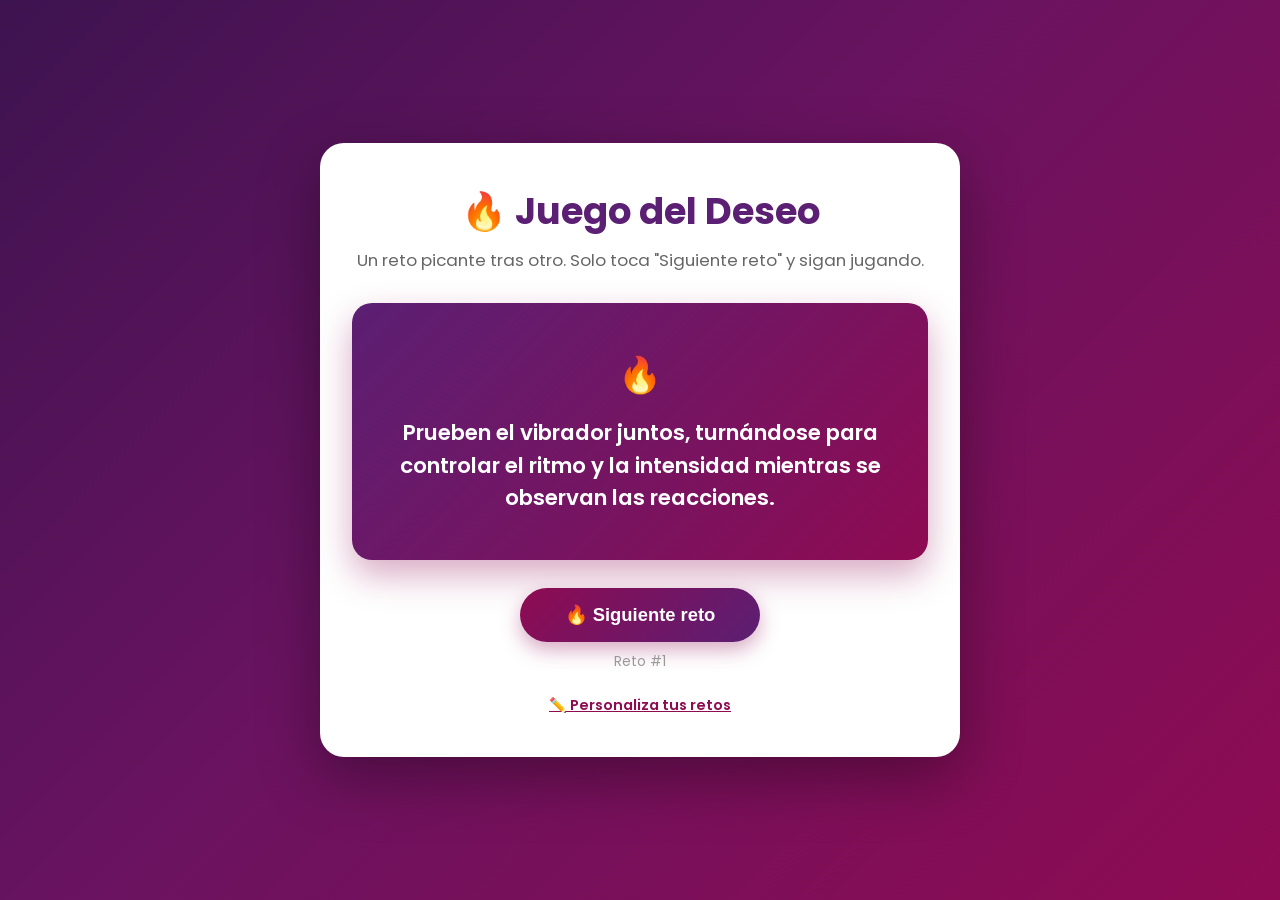
==== juego.html @ dc35a601 "Agregar boton de WhatsApp para pedirle a Carolina" ====
<!DOCTYPE html>
<html lang="es">
<head>
  <meta charset="UTF-8" />
  <meta name="viewport" content="width=device-width, initial-scale=1.0" />
  <title>Juego del Deseo - Oh Yes</title>
  <meta name="description" content="Juego erótico continuo para parejas. Un reto picante tras otro, sin pausas." />
  <link rel="preconnect" href="https://fonts.googleapis.com" />
  <link rel="preconnect" href="https://fonts.gstatic.com" crossorigin />
  <link href="https://fonts.googleapis.com/css2?family=Poppins:wght@400;600;700;800&display=swap" rel="stylesheet" />
  <style>
    * {
      margin: 0;
      padding: 0;
      box-sizing: border-box;
    }

    :root {
      --purple: #5b1f73;
      --wine: #8e0b52;
      --ink: #1a1a1a;
      --muted: #666;
    }

    body {
      font-family: 'Poppins', sans-serif;
      background: linear-gradient(135deg, #3d1350 0%, #6a1360 45%, #8e0b52 100%);
      min-height: 100vh;
      padding: 20px;
      color: var(--ink);
      display: flex;
      align-items: center;
      justify-content: center;
    }

    .container {
      width: 100%;
      max-width: 640px;
      background: white;
      border-radius: 24px;
      padding: 40px 32px;
      box-shadow: 0 20px 60px rgba(0, 0, 0, 0.35);
    }

    header {
      text-align: center;
      margin-bottom: 30px;
    }

    h1 {
      font-size: 2.3em;
      color: var(--purple);
      margin-bottom: 8px;
    }

    .tagline {
      font-size: 1.05em;
      color: var(--muted);
    }

    .challenge-card {
      background: linear-gradient(135deg, var(--purple) 0%, var(--wine) 100%);
      color: white;
      border-radius: 20px;
      padding: 45px 30px;
      min-height: 200px;
      display: flex;
      flex-direction: column;
      align-items: center;
      justify-content: center;
      text-align: center;
      box-shadow: 0 15px 35px rgba(142, 11, 82, 0.35);
      animation: fadeIn 0.4s ease;
    }

    .challenge-card.fade {
      animation: fadeIn 0.4s ease;
    }

    @keyframes fadeIn {
      from { opacity: 0; transform: translateY(8px); }
      to { opacity: 1; transform: translateY(0); }
    }

    .challenge-icon {
      font-size: 2.2em;
      margin-bottom: 16px;
    }

    #challengeText {
      font-size: 1.35em;
      font-weight: 600;
      line-height: 1.5;
    }

    .actions {
      display: flex;
      justify-content: center;
      margin: 28px 0 10px;
    }

    .next-btn {
      background: linear-gradient(135deg, var(--wine) 0%, var(--purple) 100%);
      color: white;
      border: none;
      padding: 16px 45px;
      font-size: 1.15em;
      border-radius: 30px;
      cursor: pointer;
      font-weight: 700;
      transition: all 0.25s;
      box-shadow: 0 8px 20px rgba(142, 11, 82, 0.35);
    }

    .next-btn:hover {
      transform: scale(1.05);
      box-shadow: 0 12px 28px rgba(142, 11, 82, 0.45);
    }

    .next-btn:active {
      transform: scale(0.97);
    }

    .counter {
      text-align: center;
      color: #999;
      font-size: 0.85em;
      margin-top: 4px;
    }

    .product-recommendation {
      background: linear-gradient(135deg, #faf3fa 0%, #f3e3ee 100%);
      padding: 20px;
      border-radius: 15px;
      margin-top: 22px;
      border-left: 5px solid var(--wine);
      text-align: center;
      animation: fadeIn 0.4s ease;
    }

    .product-recommendation h4 {
      color: var(--wine);
      margin-bottom: 12px;
      font-size: 1.05em;
    }

    .discount-badge { display: inline-block; background: #2a8f4f; color: white; font-size: 0.8em; font-weight: 700; padding: 4px 10px; border-radius: 12px; white-space: nowrap; } .product-item {
      background: white;
      padding: 12px;
      border-radius: 10px;
      margin: 0 0 12px;
      font-weight: 600;
      color: var(--wine);
    }

    .add-cart-btn {
      background: var(--wine);
      color: white;
      border: none;
      padding: 10px 22px;
      border-radius: 20px;
      cursor: pointer;
      font-weight: 600;
      transition: all 0.3s;
    }

    .add-cart-btn:hover {
      background: var(--purple);
      transform: scale(1.05);
    }

    .catalog-line {
      margin-top: 10px;
    }

    .catalog-btn {
      background: none;
      color: var(--purple);
      border: 2px solid var(--purple);
      padding: 8px 18px;
      border-radius: 20px;
      cursor: pointer;
      font-weight: 600;
      font-family: inherit;
      font-size: 0.9em;
      transition: all 0.3s;
    }

    .catalog-btn:hover {
      background: var(--purple);
      color: white;
    }

    .whatsapp-btn { background: #25D366; color: white; border: none; padding: 8px 18px; border-radius: 20px; cursor: pointer; font-weight: 600; font-family: inherit; font-size: 0.9em; transition: all 0.3s; margin-top: 8px; display: inline-block; } .whatsapp-btn:hover { background: #1ebe57; } .customize {
      text-align: center;
      margin-top: 20px;
    }

    .link-btn {
      background: none;
      border: none;
      color: var(--wine);
      font-weight: 600;
      cursor: pointer;
      font-size: 0.9em;
      text-decoration: underline;
      font-family: inherit;
    }

    .custom-panel {
      margin-top: 14px;
      background: #faf3fa;
      border-radius: 14px;
      padding: 20px;
      text-align: left;
    }

    .custom-hint {
      font-size: 0.85em;
      color: var(--muted);
      margin-bottom: 12px;
      line-height: 1.4;
    }

    .custom-input {
      width: 100%;
      padding: 10px 12px;
      margin-bottom: 8px;
      border: 2px solid #e6d3e0;
      border-radius: 10px;
      font-family: inherit;
      font-size: 0.95em;
      color: var(--ink);
    }

    .custom-input:focus {
      outline: none;
      border-color: var(--wine);
    }

    .save-btn {
      background: var(--purple);
      color: white;
      border: none;
      padding: 10px 24px;
      border-radius: 20px;
      cursor: pointer;
      font-weight: 600;
      font-family: inherit;
      transition: all 0.25s;
    }

    .save-btn:hover {
      background: var(--wine);
    }

    .save-msg {
      display: inline-block;
      color: #2a8f4f;
      font-size: 0.85em;
      margin-left: 10px;
      font-weight: 600;
    }

    @media (max-width: 480px) {
      .container {
        padding: 30px 20px;
      }

      h1 {
        font-size: 1.9em;
      }

      #challengeText {
        font-size: 1.2em;
      }
    }
  </style>
</head>
<body>
  <div class="container">
    <header>
      <h1>🔥 Juego del Deseo</h1>
      <p class="tagline">Un reto picante tras otro. Solo toca "Siguiente reto" y sigan jugando.</p>
    </header>

    <div class="challenge-card" id="challengeCard">
      <div class="challenge-icon">🔥</div>
      <p id="challengeText"></p>
    </div>

    <div class="actions">
      <button class="next-btn" id="nextBtn" onclick="nextChallenge()">🔥 Siguiente reto</button>
    </div>
    <p class="counter" id="counter"></p>

    <div id="productSuggestion" class="product-recommendation" style="display:none;"></div>

    <div class="customize">
      <button class="link-btn" id="toggleCustomBtn" onclick="toggleCustomPanel()">✏️ Personaliza tus retos</button>
      <div class="custom-panel" id="customPanel" style="display:none;">
        <p class="custom-hint">Agrega hasta 4 retos propios. Se guardan en este navegador y se mezclan con los demás la próxima vez que jueguen.</p>
        <input type="text" class="custom-input" id="custom1" maxlength="140" placeholder="Tu reto personalizado 1">
        <input type="text" class="custom-input" id="custom2" maxlength="140" placeholder="Tu reto personalizado 2">
        <input type="text" class="custom-input" id="custom3" maxlength="140" placeholder="Tu reto personalizado 3">
        <input type="text" class="custom-input" id="custom4" maxlength="140" placeholder="Tu reto personalizado 4">
        <button class="save-btn" onclick="saveCustomChallenges()">Guardar retos</button>
        <span class="save-msg" id="saveMsg"></span>
      </div>
    </div>
  </div>

  <script>
    const CATALOG_URL = 'https://www.multiproductos.pro/catalogo';
    const CUSTOM_KEY = 'juegoDeseoCustomRetos';

    const productLinks = {
      'primera-vez': { name: 'Primera Vez', url: CATALOG_URL },
      'noche-pareja': { name: 'Noche en Pareja', url: CATALOG_URL },
      'placer-femenino': { name: 'Placer Femenino', url: CATALOG_URL },
      'placer-masculino': { name: 'Placer Masculino', url: CATALOG_URL },
      'exploracion-anal': { name: 'Exploración Anal', url: CATALOG_URL },
      'juguete-app': { name: 'Juguete con App', url: CATALOG_URL },
      'masaje': { name: 'Masaje', url: CATALOG_URL },
      'fantasia': { name: 'Fantasía', url: CATALOG_URL },
      'bondage-inicial': { name: 'Bondage Inicial', url: CATALOG_URL }
    };

    const challenges = [
      { challenge: "Preparen juntos un ambiente romántico: velas, música suave y luces bajas. Luego, denle a su pareja un striptease lento y sensual siguiendo el ritmo de su canción favorita, prenda por prenda.", product: 'noche-pareja' },
      { challenge: "Bailen muy pegados durante 3 minutos completos, sin hablar, solo mirándose a los ojos y dejando que el cuerpo hable por ustedes.", product: 'noche-pareja' },
      { challenge: "Denle a su pareja un beso de 60 segundos sin usar las manos, tomándose el tiempo de explorar cada sensación antes de continuar.", product: 'noche-pareja' },
      { challenge: "Escriban en una hoja tres cosas que les gustaría que su pareja hiciera esta noche. Intercámbienlas y cumplan al menos una, sin explicar por qué la eligieron.", product: 'noche-pareja' },
      { challenge: "Recreen su primera cita: vístanse como esa noche, hablen como si se conocieran por primera vez y dejen que la seducción vuelva a suceder.", product: 'noche-pareja' },
      { challenge: "Túrnense para susurrarse al oído, uno a la vez, lo que más disfrutaron la última vez que estuvieron juntos.", product: 'noche-pareja' },
      { challenge: "Preparen una lista de reproducción de 5 canciones sensuales y bailen una por una, cada vez acercándose un poco más.", product: 'noche-pareja' },
      { challenge: "Denle a su pareja un beso en cada parte del cuerpo que ella o él señale, empezando por donde menos se lo espera.", product: 'noche-pareja' },
      { challenge: "Apaguen las luces, enciendan solo velas, y pasen los próximos 10 minutos explorándose solo con el tacto, sin hablar.", product: 'noche-pareja' },
      { challenge: "Túrnense para hacer un striptease prenda por prenda mientras el otro elige la música.", product: 'noche-pareja' },
      { challenge: "Terminen la noche susurrándose al oído una promesa concreta para la próxima vez que estén juntos.", product: 'noche-pareja' },
      { challenge: "Jueguen a las citas rápidas: cada uno tiene 2 minutos para convencer al otro de ser su pareja esta noche, usando solo palabras seductoras.", product: 'noche-pareja' },
      { challenge: "Denle a su pareja una nota escrita a mano describiendo, con detalle, lo que planean hacerle después.", product: 'noche-pareja' },
      { challenge: "Preparen una cena a la luz de las velas y, entre plato y plato, intercambien una caricia lenta en el cuello o los hombros.", product: 'noche-pareja' },
      { challenge: "Creen su propia escena de película romántica: elijan un género (drama, comedia, suspenso) y actúenla como pareja durante 5 minutos antes de que las cosas se pongan más íntimas.", product: 'noche-pareja' },
      { challenge: "Denle a su pareja un masaje corporal completo con aceite tibio, empezando por la espalda y bajando lentamente hasta los pies, sin prisa.", product: 'masaje' },
      { challenge: "Masajeen a su pareja con lubricante íntimo aromático, prestando especial atención al cuello y los hombros mientras le susurran al oído.", product: 'masaje' },
      { challenge: "Prueben el lubricante frío-calor: apliquen unas gotas y describan en voz alta, con detalle, cada sensación que sienten.", product: 'masaje' },
      { challenge: "Intercambien un masaje de pies de 5 minutos cada uno mientras se cuentan en voz baja una fantasía que nunca han compartido.", product: 'masaje' },
      { challenge: "Véndenle los ojos a su pareja y sorpréndanla con caricias por todo el cuerpo usando solo las yemas de los dedos.", product: 'masaje' },
      { challenge: "Jueguen con hielo y una vela de masaje tibia, alternando temperaturas frías y calientes sobre la piel para sentir el contraste.", product: 'masaje' },
      { challenge: "Recorran el cuerpo de su pareja solo con besos, empezando por el cuello y bajando muy despacio, prenda por prenda.", product: 'masaje' },
      { challenge: "Denle a su pareja un masaje solo en la espalda y el cuello con aceite tibio durante al menos 10 minutos, en silencio.", product: 'masaje' },
      { challenge: "Prueben un lubricante especial y comparen, en voz alta, la diferencia que sienten frente al que usan normalmente.", product: 'masaje' },
      { challenge: "Con los ojos cerrados, adivinen qué objeto (pluma, hielo, tela, dedo) está tocando su pareja en cada momento.", product: 'masaje' },
      { challenge: "Acaricien a su pareja con una pluma o tela suave por todo el cuerpo, muy despacio, deteniéndose en las zonas donde note más reacción.", product: 'masaje' },
      { challenge: "Denle a su pareja un masaje con hielo, muy despacio, en zonas sensibles como el cuello, la espalda baja o el interior de los brazos.", product: 'masaje' },
      { challenge: "Compartan una ducha o baño caliente juntos y terminen la noche con un masaje relajante de cuerpo completo.", product: 'masaje' },
      { challenge: "Denle a su pareja un masaje de manos, muy lento, mirándose a los ojos durante todo el proceso, sin desviar la mirada.", product: 'masaje' },
      { challenge: "Practiquen un masaje a ciegas: uno se venda los ojos y debe adivinar, solo por el tacto, qué parte del cuerpo está tocando.", product: 'masaje' },
      { challenge: "Enciendan una vela de masaje aromática y dejen que la cera tibia (no caliente) caiga suavemente sobre la piel antes de esparcirla con las manos.", product: 'masaje' },
      { challenge: "Denle a su pareja un masaje completo usando solo los antebrazos y los codos, alternando presión suave y firme.", product: 'masaje' },
      { challenge: "Prueben una sesión de masaje sincronizado: ambos se masajean al mismo tiempo, cara a cara, sin dejar de mirarse.", product: 'masaje' },
      { challenge: "Masajeen el cuero cabelludo de su pareja durante 5 minutos completos, muy despacio, antes de pasar al cuello y los hombros.", product: 'masaje' },
      { challenge: "Túrnense para dar un masaje 'a ciegas guiado': quien recibe dirige con palabras exactamente dónde y cómo quiere que lo toquen.", product: 'masaje' },
      { challenge: "Prueben el vibrador juntos, turnándose para controlar el ritmo y la intensidad mientras se observan las reacciones.", product: 'placer-femenino' },
      { challenge: "Uno elige la posición, el otro controla el ritmo del vibrador durante al menos 5 minutos, sin apresurarse.", product: 'placer-femenino' },
      { challenge: "Prueben el vibrador juntos mientras se besan sin parar, sin dejar que ninguno de los dos se distraiga.", product: 'placer-femenino' },
      { challenge: "Exploren juntos los distintos niveles de intensidad del vibrador, deteniéndose en el que más disfrute su pareja durante varios minutos.", product: 'placer-femenino' },
      { challenge: "Uno guía verbalmente al otro sobre dónde y cómo usar el vibrador, sin tocarlo directamente, solo con palabras.", product: 'placer-femenino' },
      { challenge: "Prueben el vibrador con los ojos cerrados, dejando que la sorpresa del ritmo cambiante sea parte del juego.", product: 'placer-femenino' },
      { challenge: "Combinen el vibrador con un masaje lento en la espalda y el cuello, alternando entre ambos estímulos.", product: 'placer-femenino' },
      { challenge: "Jueguen a las adivinanzas: cambien el ritmo del vibrador cada 20 segundos y que la pareja adivine cuándo cambiará el siguiente patrón.", product: 'placer-femenino' },
      { challenge: "Prueben el vibrador en un momento y lugar poco habitual de la casa, manteniendo el silencio como parte del reto.", product: 'placer-femenino' },
      { challenge: "Terminen la sesión con el vibrador y sigan con una caricia lenta de agradecimiento, sin prisa por terminar la noche.", product: 'placer-femenino' },
      { challenge: "Usen el anillo vibrador para intensificar el momento en pareja, cambiando el ritmo cada 30 segundos.", product: 'placer-masculino' },
      { challenge: "Practiquen el retardante: apliquen y tómense su tiempo, enfocándose en el control y la respiración conjunta.", product: 'placer-masculino' },
      { challenge: "Combinen el anillo vibrador con un masaje lento en la espalda baja y los muslos.", product: 'placer-masculino' },
      { challenge: "Uno controla completamente el ritmo con el anillo vibrador durante 5 minutos mientras el otro solo se deja llevar.", product: 'placer-masculino' },
      { challenge: "Prueben el retardante en una sesión larga y tranquila, centrada en la respiración y el contacto visual constante.", product: 'placer-masculino' },
      { challenge: "Jueguen con el anillo vibrador en distintas posiciones, notando en cuál se siente más intenso.", product: 'placer-masculino' },
      { challenge: "Combinen el anillo vibrador con besos lentos en el cuello y los hombros, sin apresurar ningún paso.", product: 'placer-masculino' },
      { challenge: "Prueben el retardante mientras se susurran al oído lo que más disfrutan del otro.", product: 'placer-masculino' },
      { challenge: "Denle a su pareja el control total del anillo vibrador durante toda la sesión, sin dar instrucciones.", product: 'placer-masculino' },
      { challenge: "Terminen la sesión con el anillo vibrador y un masaje de agradecimiento en todo el cuerpo.", product: 'placer-masculino' },
      { challenge: "Exploren con lubricante anal especial, comunicándose en todo momento sobre lo que se siente bien y lo que no.", product: 'exploracion-anal' },
      { challenge: "Exploren juntos esta zona con mucha calma, empezando muy despacio y hablando constantemente durante todo el proceso.", product: 'exploracion-anal' },
      { challenge: "Denle a su pareja un masaje relajante previo de 10 minutos antes de comenzar la exploración anal, para generar confianza.", product: 'exploracion-anal' },
      { challenge: "Practiquen la exploración anal con mucha paciencia, deteniéndose cada vez que uno de los dos lo pida.", product: 'exploracion-anal' },
      { challenge: "Prueben distintos tipos de lubricante anal y comparen en voz alta cuál se siente mejor para ambos.", product: 'exploracion-anal' },
      { challenge: "Exploren juntos con respiración profunda y consciente, sincronizando el ritmo de la respiración con cada movimiento.", product: 'exploracion-anal' },
      { challenge: "Establezcan una palabra de seguridad antes de empezar la exploración anal, y practiquen usarla al menos una vez durante la sesión.", product: 'exploracion-anal' },
      { challenge: "Terminen la exploración anal con un masaje relajante de cuerpo completo, para cerrar la experiencia con calma.", product: 'exploracion-anal' },
      { challenge: "Uno de los dos controla el juguete con app mientras el otro se deja sorprender sin saber cuándo llegará el próximo estímulo.", product: 'juguete-app' },
      { challenge: "Prueben el vibrador con control remoto en un rincón poco habitual de la casa, manteniendo la discreción como parte del juego.", product: 'juguete-app' },
      { challenge: "Uno dirige al otro a distancia usando el juguete con control por app, dando instrucciones solo con la mirada.", product: 'juguete-app' },
      { challenge: "Salgan a caminar juntos mientras uno controla el juguete con la app desde el celular, sin que nadie más lo note.", product: 'juguete-app' },
      { challenge: "Jueguen a las sorpresas: activen el juguete con app en momentos aleatorios durante toda una tarde juntos.", product: 'juguete-app' },
      { challenge: "Denle a su pareja el control total de la app durante 10 minutos, sin preguntar qué va a hacer a continuación.", product: 'juguete-app' },
      { challenge: "Prueben distintos patrones de vibración de la app y elijan juntos cuál les gusta más para la próxima vez.", product: 'juguete-app' },
      { challenge: "Usen el juguete con app mientras ven una película, sin pausarla, dejando que la sorpresa sea parte de la noche.", product: 'juguete-app' },
      { challenge: "Uno controla el juguete desde otra habitación por unos minutos, comunicándose solo por mensajes de texto.", product: 'juguete-app' },
      { challenge: "Terminen la sesión con la app apagando el juguete lentamente, mientras se abrazan en silencio.", product: 'juguete-app' },
      { challenge: "Inventen juntos una fantasía nueva y actúenla durante 5 minutos completos, metiéndose de lleno en los personajes.", product: 'fantasia' },
      { challenge: "Escriban tres fantasías cada uno en papelitos separados, mézclenlos y cumplan una al azar esta misma noche.", product: 'fantasia' },
      { challenge: "Cuéntense en voz alta, con todo detalle, lo que más les gustaría que pasara esta noche, sin interrumpirse.", product: 'fantasia' },
      { challenge: "Elijan una fantasía de rol (desconocidos en un bar, jefe y empleado, etc.) y actúenla durante al menos 5 minutos antes de romper el personaje.", product: 'fantasia' },
      { challenge: "Cuéntense su fantasía más atrevida y elijan juntos una parte concreta para cumplir hoy mismo.", product: 'fantasia' },
      { challenge: "Jueguen a las órdenes: uno da instrucciones claras, el otro obedece durante 3 minutos sin cuestionar nada.", product: 'fantasia' },
      { challenge: "Inventen un personaje secreto cada uno y preséntense como si se conocieran por primera vez en una fiesta.", product: 'fantasia' },
      { challenge: "Escriban una escena corta de una película que les gustaría protagonizar juntos y actúenla, aunque sea de forma improvisada.", product: 'fantasia' },
      { challenge: "Jueguen a interpretar una cita a ciegas: cada uno debe seducir al otro sin usar su nombre real durante 5 minutos.", product: 'fantasia' },
      { challenge: "Cuéntense, turnándose, un recuerdo íntimo que los marcó y qué les gustaría repetir de esa experiencia.", product: 'fantasia' },
      { challenge: "Elijan un lugar imaginario (una playa, un hotel de lujo, una cabaña) y describan juntos, en voz alta, cómo sería esa noche.", product: 'fantasia' },
      { challenge: "Jueguen a ser dos extraños que se conocen en un ascensor y tienen solo 3 minutos para conectar antes de que se abran las puertas.", product: 'fantasia' },
      { challenge: "Escriban una carta de amor apasionada dirigida a su pareja y léanla en voz alta, mirándose a los ojos.", product: 'fantasia' },
      { challenge: "Inventen una regla nueva para esta noche (por ejemplo, no hablar, o solo comunicarse con gestos) y cúmplanla durante 10 minutos.", product: 'fantasia' },
      { challenge: "Cuéntense mutuamente qué fantasía les gustaría cumplir en los próximos meses y elijan juntos los primeros pasos para lograrlo.", product: 'fantasia' },
      { challenge: "Practiquen bondage suave con pañuelos de seda, atando las muñecas con cuidado y siempre pidiendo consentimiento antes de cada paso.", product: 'bondage-inicial' },
      { challenge: "Átenle las manos a su pareja con un pañuelo y consiéntanla sin prisa, dedicando al menos 5 minutos solo a las caricias.", product: 'bondage-inicial' },
      { challenge: "Establezcan una palabra de seguridad antes de comenzar y practíquenla una vez para asegurarse de que ambos la recuerdan.", product: 'bondage-inicial' },
      { challenge: "Practiquen bondage suave con pañuelos, alternando quién tiene el control cada 5 minutos.", product: 'bondage-inicial' },
      { challenge: "Véndenle los ojos a su pareja y átenle las manos con cuidado, guiando cada movimiento solo con la voz.", product: 'bondage-inicial' },
      { challenge: "Practiquen un bondage ligero solo en un brazo, dejando el resto del cuerpo libre para explorar distintas sensaciones.", product: 'bondage-inicial' },
      { challenge: "Denle a su pareja el control total de cuándo empezar y terminar el bondage de la sesión.", product: 'bondage-inicial' },
      { challenge: "Terminen la sesión de bondage desatando muy despacio, con un masaje relajante en las muñecas y los brazos.", product: 'bondage-inicial' },
      { challenge: "Prueben juntos algo nuevo para los dos, paso a paso y sin prisa, hablando después de cada nuevo paso sobre cómo se sintió.", product: 'primera-vez' },
      { challenge: "Anímense a probar algo que nunca hayan hecho juntos, dedicando toda la sesión a explorarlo con calma.", product: 'primera-vez' },
      { challenge: "Estrenen juntos algo nuevo, sin instrucciones previas, y descubran cómo disfrutarlo a su manera, comunicándose todo el tiempo.", product: 'primera-vez' },
      { challenge: "Cierren la noche de su primera vez juntos contándose qué fue lo que más les gustó y qué repetirían la próxima vez.", product: 'primera-vez' }
    ];

    let playCount = 0;
    let currentIndex = null;
    let bag = []; let customChallenges = []; const RANDOM_DISCOUNTS = [5, 10, 15, 20]; const FREE_SHIPPING_AFTER = 80; const FREE_SHIPPING_MIN_ORDER = '$70.000'; function getPromoHTML() { if (playCount >= FREE_SHIPPING_AFTER) { return '<div class="discount-badge">🚚 ¡Envio GRATIS! <small>(Pedido minimo ' + FREE_SHIPPING_MIN_ORDER + ')</small></div>'; } const d = RANDOM_DISCOUNTS[Math.floor(Math.random() * RANDOM_DISCOUNTS.length)]; return '<div class="discount-badge">🎉 ' + d + '% de descuento</div>'; }

    function loadCustomChallenges() {
      try {
        const raw = localStorage.getItem(CUSTOM_KEY);
        customChallenges = raw ? JSON.parse(raw) : [];
      } catch (e) {
        customChallenges = [];
      }
      customChallenges.forEach((text, i) => {
        const input = document.getElementById('custom' + (i + 1));
        if (input) input.value = text;
      });
    }

    function saveCustomChallenges() {
      const values = [1, 2, 3, 4]
        .map(n => document.getElementById('custom' + n).value.trim())
        .filter(v => v.length > 0);

      customChallenges = values;
      try {
        localStorage.setItem(CUSTOM_KEY, JSON.stringify(values));
      } catch (e) {
        // almacenamiento no disponible en este navegador, se ignora
      }

      refillBag();

      const msg = document.getElementById('saveMsg');
      msg.textContent = '✓ Guardado';
      setTimeout(() => { msg.textContent = ''; }, 2500);
    }

    function toggleCustomPanel() {
      const panel = document.getElementById('customPanel');
      panel.style.display = panel.style.display === 'none' ? 'block' : 'none';
    }

    function getPool() {
      return challenges.concat(customChallenges.map(text => ({ challenge: text, product: null })));
    }

    function refillBag() {
      const pool = getPool();
      bag = pool.map((_, i) => i);
      // baraja el mazo
      for (let i = bag.length - 1; i > 0; i--) {
        const j = Math.floor(Math.random() * (i + 1));
        [bag[i], bag[j]] = [bag[j], bag[i]];
      }
    }

    function pickChallenge() {
      const pool = getPool();
      if (bag.length === 0) refillBag();
      let idx = bag.pop();
      if (idx === currentIndex && bag.length > 0) {
        const swapIdx = bag.pop();
        bag.push(idx);
        idx = swapIdx;
      }
      currentIndex = idx;
      return pool[idx];
    }

    function showChallenge(item) {
      const card = document.getElementById('challengeCard');
      card.classList.remove('fade');
      void card.offsetWidth;
      card.classList.add('fade');

      document.getElementById('challengeText').textContent = item.challenge;

      playCount++;
      document.getElementById('counter').textContent = `Reto #${playCount}`;

      const suggestionDiv = document.getElementById('productSuggestion');
      if (playCount % 5 === 0) {
        suggestionDiv.style.display = 'block';
        const product = item.product ? productLinks[item.product] : null;
        suggestionDiv.innerHTML = product
          ? `
          <h4>🎁 Sugerencia de producto (opcional)</h4>
          <div class="product-item">${product.name} ${getPromoHTML()}</div>
          <button class="add-cart-btn" onclick="window.open('${product.url}', '_blank')">Ver sugerencia</button><button class="whatsapp-btn" onclick="window.open('https://wa.me/573005208008?text=' + encodeURIComponent('Hola Carolina! Quiero mi descuento/envio gratis del Juego del Deseo'), '_blank')">Pideselo a Carolina</button>
          <div class="catalog-line">
            <button class="catalog-btn" onclick="window.open('${CATALOG_URL}', '_blank')">📖 Ver catálogo completo en multiproductos.pro</button>
          </div>
        `
          : `
          <h4>🎁 ¿Quieren llevar el juego más lejos?</h4>
          <div class="catalog-line">
            <button class="catalog-btn" onclick="window.open('${CATALOG_URL}', '_blank')">📖 Ver catálogo completo en multiproductos.pro</button>
          </div>
        `;
      } else {
        suggestionDiv.style.display = 'none';
        suggestionDiv.innerHTML = '';
      }
    }

    function nextChallenge() {
      showChallenge(pickChallenge());
    }

    loadCustomChallenges();
    showChallenge(pickChallenge());
  </script>
</body>
</html>
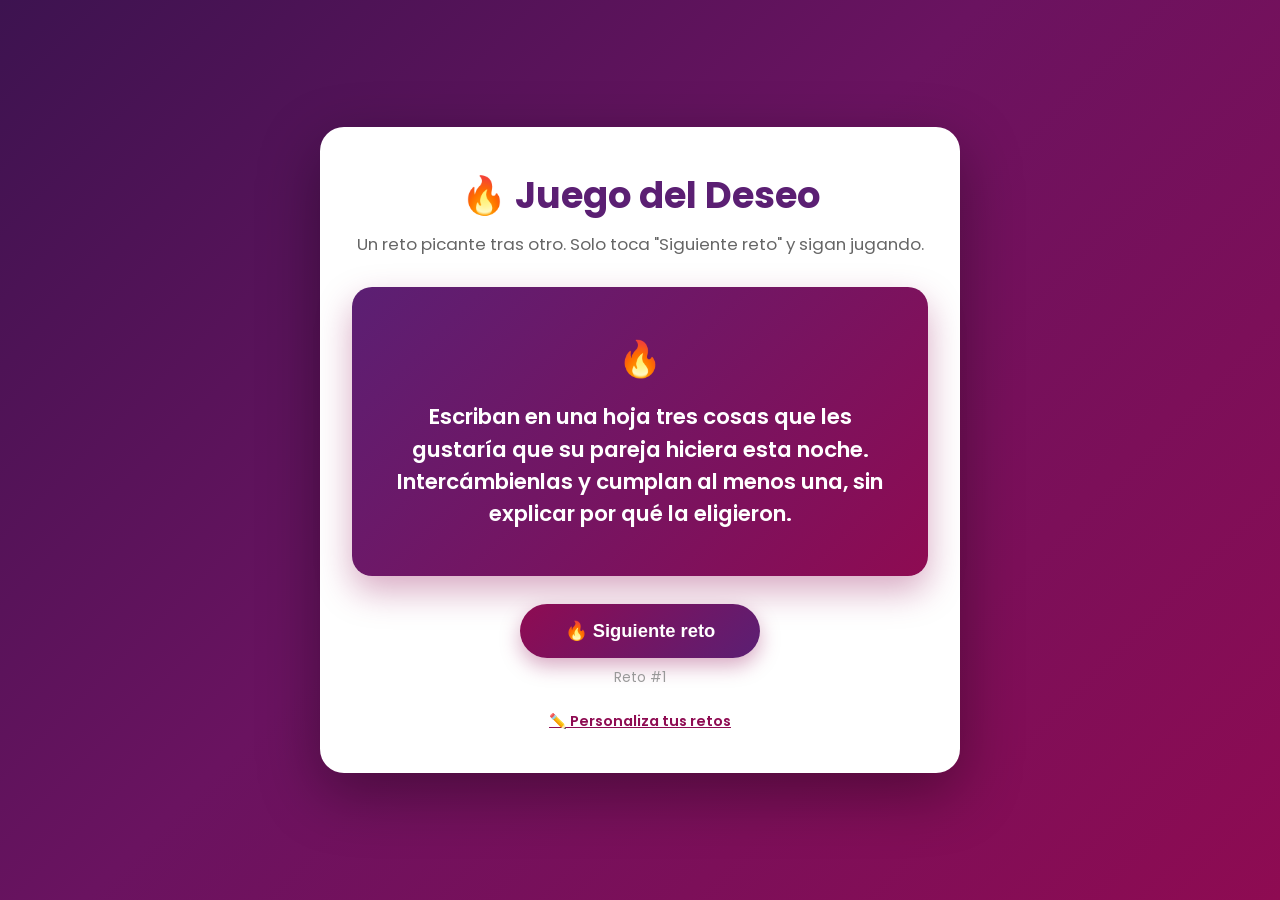
==== commit 59b10a50: "Agregar nota de no acumulacion de bonos y cupones" ====
--- a/juego.html
+++ b/juego.html
@@ -191,7 +191,7 @@
       color: white;
     }
 
-    .whatsapp-btn { background: #25D366; color: white; border: none; padding: 8px 18px; border-radius: 20px; cursor: pointer; font-weight: 600; font-family: inherit; font-size: 0.9em; transition: all 0.3s; margin-top: 8px; display: inline-block; } .whatsapp-btn:hover { background: #1ebe57; } .customize {
+    .whatsapp-btn { background: #25D366; color: white; border: none; padding: 8px 18px; border-radius: 20px; cursor: pointer; font-weight: 600; font-family: inherit; font-size: 0.9em; transition: all 0.3s; margin-top: 8px; display: inline-block; } .whatsapp-btn:hover { background: #1ebe57; } .promo-note { display: block; margin-top: 6px; font-size: 0.75em; color: var(--muted); } .customize {
       text-align: center;
       margin-top: 20px;
     }
@@ -516,7 +516,7 @@
           ? `
           <h4>🎁 Sugerencia de producto (opcional)</h4>
           <div class="product-item">${product.name} ${getPromoHTML()}</div>
-          <button class="add-cart-btn" onclick="window.open('${product.url}', '_blank')">Ver sugerencia</button><button class="whatsapp-btn" onclick="window.open('https://wa.me/573005208008?text=' + encodeURIComponent('Hola Carolina! Quiero mi descuento/envio gratis del Juego del Deseo'), '_blank')">Pideselo a Carolina</button>
+          <button class="add-cart-btn" onclick="window.open('${product.url}', '_blank')">Ver sugerencia</button><button class="whatsapp-btn" onclick="window.open('https://wa.me/573005208008?text=' + encodeURIComponent('Hola Carolina! Quiero mi descuento/envio gratis del Juego del Deseo'), '_blank')">Pideselo a Carolina</button><small class="promo-note">Bonos y cupones no son acumulables, solo se puede usar uno por pedido.</small>
           <div class="catalog-line">
             <button class="catalog-btn" onclick="window.open('${CATALOG_URL}', '_blank')">📖 Ver catálogo completo en multiproductos.pro</button>
           </div>
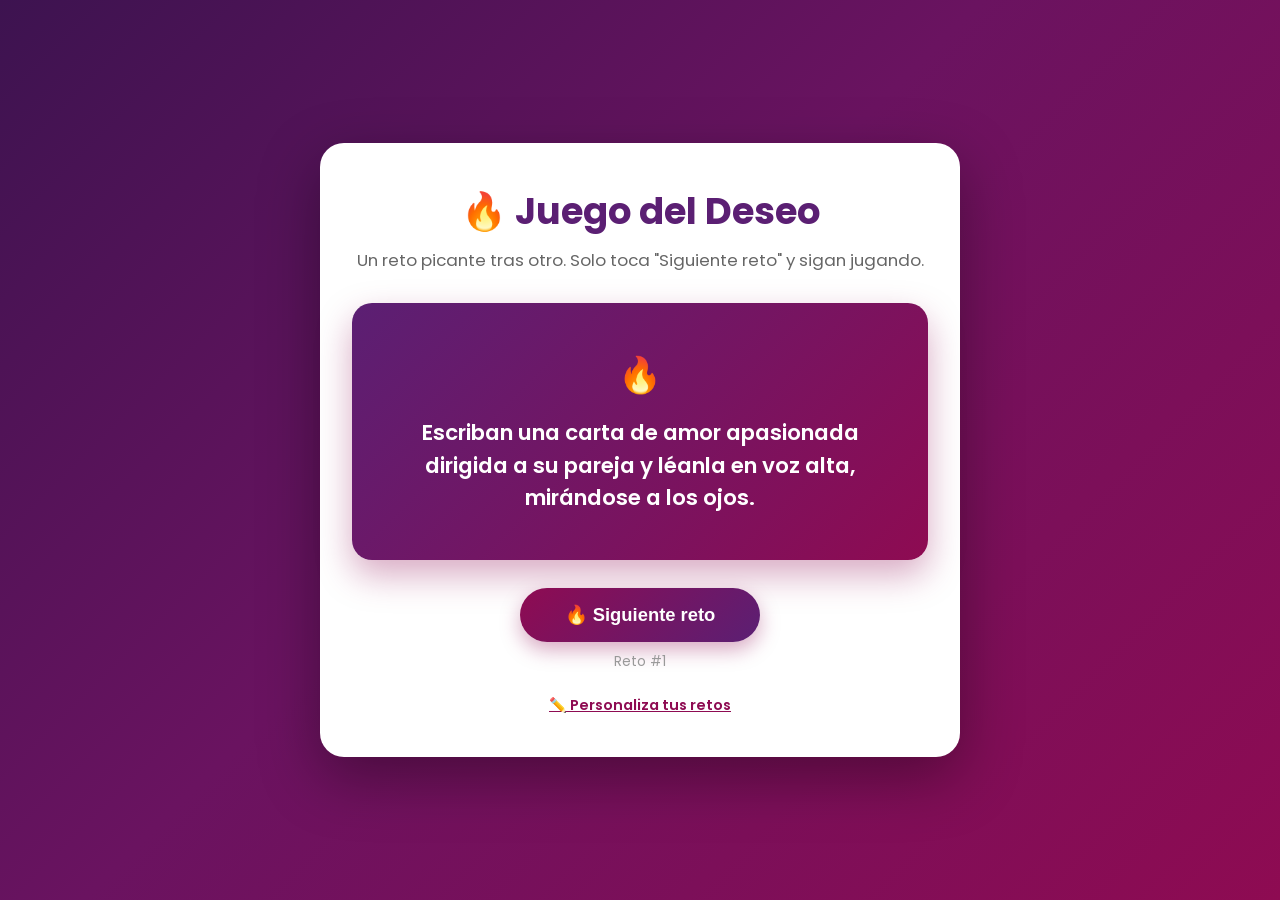
==== commit b83d1c82: "Arreglar boton de WhatsApp en movil window.open con target _blank no abre confiablemente la app de W" ====
--- a/juego.html
+++ b/juego.html
@@ -516,7 +516,7 @@
           ? `
           <h4>🎁 Sugerencia de producto (opcional)</h4>
           <div class="product-item">${product.name} ${getPromoHTML()}</div>
-          <button class="add-cart-btn" onclick="window.open('${product.url}', '_blank')">Ver sugerencia</button><button class="whatsapp-btn" onclick="window.open('https://wa.me/573005208008?text=' + encodeURIComponent('Hola Carolina! Quiero mi descuento/envio gratis del Juego del Deseo'), '_blank')">Pideselo a Carolina</button><small class="promo-note">Bonos y cupones no son acumulables, solo se puede usar uno por pedido.</small>
+          <button class="add-cart-btn" onclick="window.open('${product.url}', '_blank')">Ver sugerencia</button><button class="whatsapp-btn" onclick="window.location.href = 'https://wa.me/573005208008?text=' + encodeURIComponent('Hola Carolina! Quiero mi descuento/envio gratis del Juego del Deseo')">Pideselo a Carolina</button><small class="promo-note">Bonos y cupones no son acumulables, solo se puede usar uno por pedido.</small>
           <div class="catalog-line">
             <button class="catalog-btn" onclick="window.open('${CATALOG_URL}', '_blank')">📖 Ver catálogo completo en multiproductos.pro</button>
           </div>
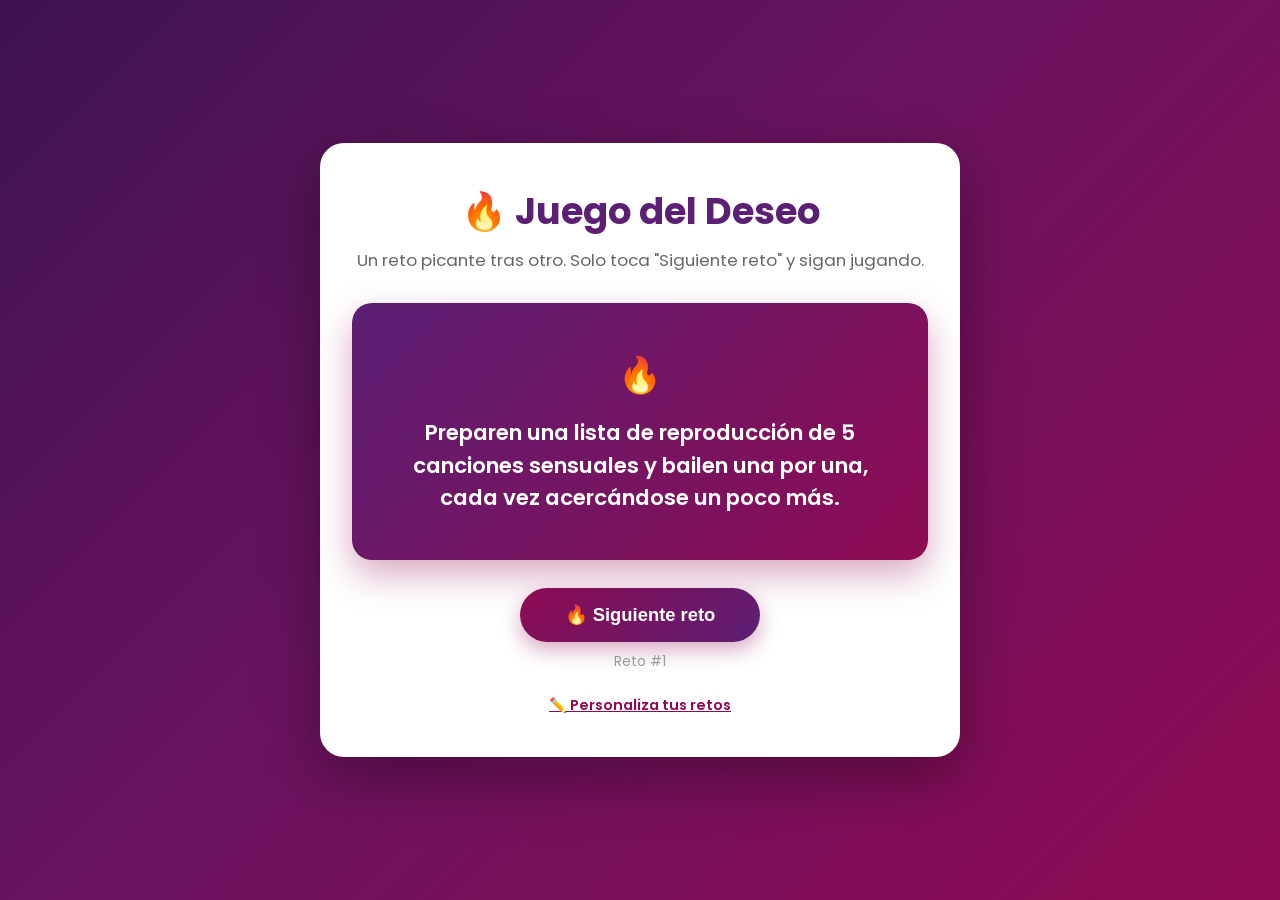
==== commit 2c69e5c8: "Cambiar boton de WhatsApp por enlace real con target _top Si el juego esta embebido en un iframe, wi" ====
--- a/juego.html
+++ b/juego.html
@@ -191,7 +191,7 @@
       color: white;
     }
 
-    .whatsapp-btn { background: #25D366; color: white; border: none; padding: 8px 18px; border-radius: 20px; cursor: pointer; font-weight: 600; font-family: inherit; font-size: 0.9em; transition: all 0.3s; margin-top: 8px; display: inline-block; } .whatsapp-btn:hover { background: #1ebe57; } .promo-note { display: block; margin-top: 6px; font-size: 0.75em; color: var(--muted); } .customize {
+    .whatsapp-btn { background: #25D366; color: white; border: none; padding: 8px 18px; border-radius: 20px; cursor: pointer; font-weight: 600; font-family: inherit; font-size: 0.9em; transition: all 0.3s; margin-top: 8px; display: inline-block; text-decoration: none; } .whatsapp-btn:hover { background: #1ebe57; } .promo-note { display: block; margin-top: 6px; font-size: 0.75em; color: var(--muted); } .customize {
       text-align: center;
       margin-top: 20px;
     }
@@ -516,7 +516,7 @@
           ? `
           <h4>🎁 Sugerencia de producto (opcional)</h4>
           <div class="product-item">${product.name} ${getPromoHTML()}</div>
-          <button class="add-cart-btn" onclick="window.open('${product.url}', '_blank')">Ver sugerencia</button><button class="whatsapp-btn" onclick="window.location.href = 'https://wa.me/573005208008?text=' + encodeURIComponent('Hola Carolina! Quiero mi descuento/envio gratis del Juego del Deseo')">Pideselo a Carolina</button><small class="promo-note">Bonos y cupones no son acumulables, solo se puede usar uno por pedido.</small>
+          <button class="add-cart-btn" onclick="window.open('${product.url}', '_blank')">Ver sugerencia</button><a class="whatsapp-btn" href="https://wa.me/573005208008?text=${encodeURIComponent('Hola Carolina! Quiero mi descuento/envio gratis del Juego del Deseo')}" target="_top" rel="noopener">Pideselo a Carolina</a><small class="promo-note">Bonos y cupones no son acumulables, solo se puede usar uno por pedido.</small>
           <div class="catalog-line">
             <button class="catalog-btn" onclick="window.open('${CATALOG_URL}', '_blank')">📖 Ver catálogo completo en multiproductos.pro</button>
           </div>
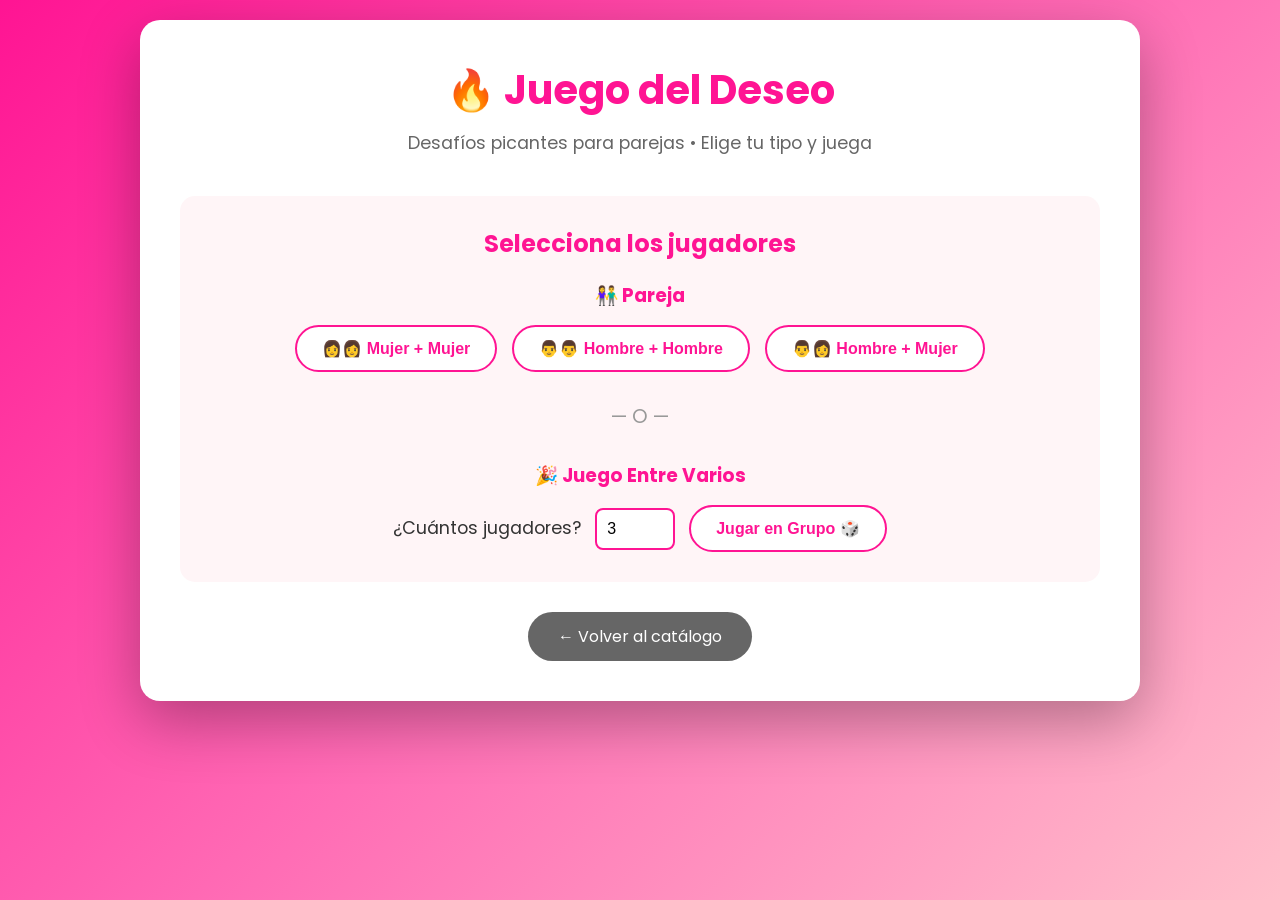
==== commit 67d49e18: "Arreglar compatibilidad del Juego del Deseo en dispositivos móviles - Mejorar manejo de eventos oncl" ====
--- a/juego.html
+++ b/juego.html
@@ -4,7 +4,7 @@
   <meta charset="UTF-8" />
   <meta name="viewport" content="width=device-width, initial-scale=1.0" />
   <title>Juego del Deseo - Oh Yes</title>
-  <meta name="description" content="Juego erótico continuo para parejas. Un reto picante tras otro, sin pausas." />
+  <meta name="description" content="Juego picante para parejas. Desafíos, preguntas y mucho más." />
   <link rel="preconnect" href="https://fonts.googleapis.com" />
   <link rel="preconnect" href="https://fonts.gstatic.com" crossorigin />
   <link href="https://fonts.googleapis.com/css2?family=Poppins:wght@400;600;700;800&display=swap" rel="stylesheet" />
@@ -15,149 +15,262 @@
       box-sizing: border-box;
     }
 
-    :root {
-      --purple: #5b1f73;
-      --wine: #8e0b52;
-      --ink: #1a1a1a;
-      --muted: #666;
-    }
-
     body {
       font-family: 'Poppins', sans-serif;
-      background: linear-gradient(135deg, #3d1350 0%, #6a1360 45%, #8e0b52 100%);
+      background: linear-gradient(135deg, #ff1493 0%, #ff69b4 50%, #ffc0cb 100%);
       min-height: 100vh;
       padding: 20px;
-      color: var(--ink);
+      color: #333;
+    }
+
+    .container {
+      max-width: 1000px;
+      margin: 0 auto;
+      background: white;
+      border-radius: 20px;
+      padding: 40px;
+      box-shadow: 0 20px 60px rgba(0, 0, 0, 0.3);
+    }
+
+    header {
+      text-align: center;
+      margin-bottom: 40px;
+    }
+
+    h1 {
+      font-size: 2.5em;
+      color: #ff1493;
+      margin-bottom: 10px;
+    }
+
+    .tagline {
+      font-size: 1.1em;
+      color: #666;
+      margin-bottom: 20px;
+    }
+
+    .selector-section {
+      background: #fff5f7;
+      padding: 30px;
+      border-radius: 15px;
+      margin-bottom: 30px;
+      text-align: center;
+    }
+
+    .selector-section h2 {
+      color: #ff1493;
+      margin-bottom: 20px;
+      font-size: 1.5em;
+    }
+
+    .pareja-selector {
+      display: flex;
+      gap: 15px;
+      justify-content: center;
+      flex-wrap: wrap;
+      margin-bottom: 20px;
+    }
+
+    .pareja-btn {
+      padding: 12px 25px;
+      border: 2px solid #ff1493;
+      background: white;
+      color: #ff1493;
+      border-radius: 25px;
+      cursor: pointer;
+      font-size: 1em;
+      font-weight: 600;
+      transition: all 0.3s;
+    }
+
+    .pareja-btn.active {
+      background: #ff1493;
+      color: white;
+    }
+
+    .pareja-btn:hover {
+      transform: scale(1.05);
+    }
+
+    .games-grid {
+      display: grid;
+      grid-template-columns: repeat(auto-fit, minmax(280px, 1fr));
+      gap: 20px;
+      margin-bottom: 40px;
+    }
+
+    .game-card {
+      background: linear-gradient(135deg, #ff69b4 0%, #ff1493 100%);
+      color: white;
+      padding: 30px;
+      border-radius: 15px;
+      cursor: pointer;
+      transition: all 0.3s;
+      text-align: center;
+      box-shadow: 0 10px 30px rgba(255, 20, 147, 0.3);
+    }
+
+    .game-card:hover {
+      transform: translateY(-10px);
+      box-shadow: 0 15px 40px rgba(255, 20, 147, 0.4);
+    }
+
+    .game-card h3 {
+      font-size: 1.5em;
+      margin-bottom: 10px;
+    }
+
+    .game-card p {
+      font-size: 0.9em;
+      opacity: 0.9;
+    }
+
+    .game-icon {
+      font-size: 2.5em;
+      margin-bottom: 15px;
+    }
+
+    .game-container {
+      display: none;
+      animation: fadeIn 0.5s;
+    }
+
+    .game-container.active {
+      display: block;
+    }
+
+    @keyframes fadeIn {
+      from {
+        opacity: 0;
+      }
+      to {
+        opacity: 1;
+      }
+    }
+
+    .wheel-container {
+      display: flex;
+      justify-content: center;
+      margin: 30px 0;
+    }
+
+    .wheel {
+      width: 300px;
+      height: 300px;
+      border-radius: 50%;
+      background: conic-gradient(
+        from 0deg,
+        #ff1493 0deg 120deg,
+        #ff69b4 120deg 240deg,
+        #ffc0cb 240deg 360deg
+      );
       display: flex;
       align-items: center;
       justify-content: center;
-    }
-
-    .container {
-      width: 100%;
-      max-width: 640px;
-      background: white;
-      border-radius: 24px;
-      padding: 40px 32px;
-      box-shadow: 0 20px 60px rgba(0, 0, 0, 0.35);
-    }
-
-    header {
+      font-size: 2em;
+      position: relative;
+      box-shadow: 0 10px 30px rgba(0, 0, 0, 0.2);
+      transition: transform 0.1s;
+    }
+
+    .wheel.spinning {
+      animation: spin 4s ease-out;
+    }
+
+    @keyframes spin {
+      from {
+        transform: rotateZ(0deg);
+      }
+      to {
+        transform: rotateZ(1800deg);
+      }
+    }
+
+    .wheel::after {
+      content: '';
+      position: absolute;
+      top: 20px;
+      width: 20px;
+      height: 20px;
+      background: #ff1493;
+      border-radius: 50%;
+      box-shadow: 0 5px 15px rgba(0, 0, 0, 0.2);
+    }
+
+    .spin-btn, .dice-btn, .card-btn {
+      background: linear-gradient(135deg, #ff1493 0%, #ff69b4 100%);
+      color: white;
+      border: none;
+      padding: 15px 40px;
+      font-size: 1.1em;
+      border-radius: 25px;
+      cursor: pointer;
+      font-weight: 600;
+      transition: all 0.3s;
+      margin: 15px 0;
+    }
+
+    .spin-btn:hover, .dice-btn:hover, .card-btn:hover {
+      transform: scale(1.05);
+      box-shadow: 0 10px 25px rgba(255, 20, 147, 0.4);
+    }
+
+    .spin-btn:disabled, .dice-btn:disabled, .card-btn:disabled {
+      opacity: 0.5;
+      cursor: not-allowed;
+    }
+
+    .result {
+      background: #fff5f7;
+      padding: 25px;
+      border-radius: 15px;
+      margin: 20px 0;
       text-align: center;
-      margin-bottom: 30px;
-    }
-
-    h1 {
-      font-size: 2.3em;
-      color: var(--purple);
-      margin-bottom: 8px;
-    }
-
-    .tagline {
-      font-size: 1.05em;
-      color: var(--muted);
-    }
-
-    .challenge-card {
-      background: linear-gradient(135deg, var(--purple) 0%, var(--wine) 100%);
-      color: white;
-      border-radius: 20px;
-      padding: 45px 30px;
-      min-height: 200px;
+      min-height: 80px;
       display: flex;
-      flex-direction: column;
       align-items: center;
       justify-content: center;
-      text-align: center;
-      box-shadow: 0 15px 35px rgba(142, 11, 82, 0.35);
-      animation: fadeIn 0.4s ease;
-    }
-
-    .challenge-card.fade {
-      animation: fadeIn 0.4s ease;
-    }
-
-    @keyframes fadeIn {
-      from { opacity: 0; transform: translateY(8px); }
-      to { opacity: 1; transform: translateY(0); }
-    }
-
-    .challenge-icon {
-      font-size: 2.2em;
-      margin-bottom: 16px;
-    }
-
-    #challengeText {
-      font-size: 1.35em;
-      font-weight: 600;
-      line-height: 1.5;
-    }
-
-    .actions {
+    }
+
+    .result h3 {
+      color: #ff1493;
+      font-size: 1.3em;
+      line-height: 1.6;
+    }
+
+    .product-recommendation {
+      background: linear-gradient(135deg, #fff5f7 0%, #ffe0ec 100%);
+      padding: 25px;
+      border-radius: 15px;
+      margin: 20px 0;
+      border-left: 5px solid #ff1493;
+    }
+
+    .product-recommendation h4 {
+      color: #ff1493;
+      margin-bottom: 15px;
+      font-size: 1.2em;
+    }
+
+    .product-item {
+      background: white;
+      padding: 15px;
+      border-radius: 10px;
+      margin: 10px 0;
       display: flex;
-      justify-content: center;
-      margin: 28px 0 10px;
-    }
-
-    .next-btn {
-      background: linear-gradient(135deg, var(--wine) 0%, var(--purple) 100%);
+      justify-content: space-between;
+      align-items: center;
+    }
+
+    .product-item strong {
+      color: #ff1493;
+    }
+
+    .add-cart-btn {
+      background: #ff1493;
       color: white;
       border: none;
-      padding: 16px 45px;
-      font-size: 1.15em;
-      border-radius: 30px;
-      cursor: pointer;
-      font-weight: 700;
-      transition: all 0.25s;
-      box-shadow: 0 8px 20px rgba(142, 11, 82, 0.35);
-    }
-
-    .next-btn:hover {
-      transform: scale(1.05);
-      box-shadow: 0 12px 28px rgba(142, 11, 82, 0.45);
-    }
-
-    .next-btn:active {
-      transform: scale(0.97);
-    }
-
-    .counter {
-      text-align: center;
-      color: #999;
-      font-size: 0.85em;
-      margin-top: 4px;
-    }
-
-    .product-recommendation {
-      background: linear-gradient(135deg, #faf3fa 0%, #f3e3ee 100%);
-      padding: 20px;
-      border-radius: 15px;
-      margin-top: 22px;
-      border-left: 5px solid var(--wine);
-      text-align: center;
-      animation: fadeIn 0.4s ease;
-    }
-
-    .product-recommendation h4 {
-      color: var(--wine);
-      margin-bottom: 12px;
-      font-size: 1.05em;
-    }
-
-    .discount-badge { display: inline-block; background: #2a8f4f; color: white; font-size: 0.8em; font-weight: 700; padding: 4px 10px; border-radius: 12px; white-space: nowrap; } .product-item {
-      background: white;
-      padding: 12px;
-      border-radius: 10px;
-      margin: 0 0 12px;
-      font-weight: 600;
-      color: var(--wine);
-    }
-
-    .add-cart-btn {
-      background: var(--wine);
-      color: white;
-      border: none;
-      padding: 10px 22px;
+      padding: 10px 20px;
       border-radius: 20px;
       cursor: pointer;
       font-weight: 600;
@@ -165,114 +278,148 @@
     }
 
     .add-cart-btn:hover {
-      background: var(--purple);
+      background: #ff69b4;
       transform: scale(1.05);
     }
 
-    .catalog-line {
-      margin-top: 10px;
-    }
-
-    .catalog-btn {
-      background: none;
-      color: var(--purple);
-      border: 2px solid var(--purple);
-      padding: 8px 18px;
+    .back-btn {
+      background: #666;
+      color: white;
+      border: none;
+      padding: 10px 25px;
       border-radius: 20px;
       cursor: pointer;
       font-weight: 600;
-      font-family: inherit;
-      font-size: 0.9em;
+      margin-bottom: 20px;
+    }
+
+    .back-btn:hover {
+      background: #444;
+    }
+
+    .dice-container {
+      display: flex;
+      justify-content: center;
+      gap: 20px;
+      margin: 30px 0;
+      flex-wrap: wrap;
+    }
+
+    .dice {
+      width: 80px;
+      height: 80px;
+      background: linear-gradient(135deg, #ff1493 0%, #ff69b4 100%);
+      display: flex;
+      align-items: center;
+      justify-content: center;
+      font-size: 2em;
+      border-radius: 10px;
+      color: white;
+      box-shadow: 0 5px 15px rgba(0, 0, 0, 0.2);
+      font-weight: 700;
+    }
+
+    .cards-container {
+      display: grid;
+      grid-template-columns: repeat(auto-fit, minmax(150px, 1fr));
+      gap: 15px;
+      margin: 30px 0;
+    }
+
+    .card {
+      background: linear-gradient(135deg, #ff1493 0%, #ff69b4 100%);
+      color: white;
+      padding: 20px;
+      border-radius: 10px;
+      cursor: pointer;
       transition: all 0.3s;
-    }
-
-    .catalog-btn:hover {
-      background: var(--purple);
+      text-align: center;
+      min-height: 100px;
+      display: flex;
+      align-items: center;
+      justify-content: center;
+      font-weight: 600;
+    }
+
+    .card:hover {
+      transform: rotateY(20deg) scale(1.05);
+    }
+
+    .card.flipped {
+      background: white;
+      color: #ff1493;
+      border: 3px solid #ff1493;
+    }
+
+    .back-to-home {
+      text-align: center;
+      margin-top: 30px;
+    }
+
+    .back-to-home a {
+      display: inline-block;
+      background: #666;
       color: white;
-    }
-
-    .whatsapp-btn { background: #25D366; color: white; border: none; padding: 8px 18px; border-radius: 20px; cursor: pointer; font-weight: 600; font-family: inherit; font-size: 0.9em; transition: all 0.3s; margin-top: 8px; display: inline-block; text-decoration: none; } .whatsapp-btn:hover { background: #1ebe57; } .promo-note { display: block; margin-top: 6px; font-size: 0.75em; color: var(--muted); } .customize {
-      text-align: center;
-      margin-top: 20px;
-    }
-
-    .link-btn {
-      background: none;
-      border: none;
-      color: var(--wine);
-      font-weight: 600;
-      cursor: pointer;
-      font-size: 0.9em;
-      text-decoration: underline;
-      font-family: inherit;
-    }
-
-    .custom-panel {
-      margin-top: 14px;
-      background: #faf3fa;
-      border-radius: 14px;
-      padding: 20px;
-      text-align: left;
-    }
-
-    .custom-hint {
-      font-size: 0.85em;
-      color: var(--muted);
-      margin-bottom: 12px;
-      line-height: 1.4;
-    }
-
-    .custom-input {
-      width: 100%;
-      padding: 10px 12px;
-      margin-bottom: 8px;
-      border: 2px solid #e6d3e0;
-      border-radius: 10px;
-      font-family: inherit;
-      font-size: 0.95em;
-      color: var(--ink);
-    }
-
-    .custom-input:focus {
-      outline: none;
-      border-color: var(--wine);
-    }
-
-    .save-btn {
-      background: var(--purple);
-      color: white;
-      border: none;
-      padding: 10px 24px;
-      border-radius: 20px;
-      cursor: pointer;
-      font-weight: 600;
-      font-family: inherit;
-      transition: all 0.25s;
-    }
-
-    .save-btn:hover {
-      background: var(--wine);
-    }
-
-    .save-msg {
-      display: inline-block;
-      color: #2a8f4f;
-      font-size: 0.85em;
-      margin-left: 10px;
-      font-weight: 600;
-    }
-
-    @media (max-width: 480px) {
+      padding: 12px 30px;
+      border-radius: 25px;
+      text-decoration: none;
+      transition: all 0.3s;
+    }
+
+    .back-to-home a:hover {
+      background: #444;
+      transform: scale(1.05);
+    }
+
+    @media (max-width: 768px) {
       .container {
-        padding: 30px 20px;
+        padding: 20px;
       }
 
       h1 {
-        font-size: 1.9em;
-      }
-
-      #challengeText {
-        font-size: 1.2em;
+        font-size: 2em;
+      }
+
+      .wheel {
+        width: 250px;
+        height: 250px;
+      }
+
+      .games-grid {
+        grid-template-columns: 1fr;
+      }
+
+      .pareja-btn, .spin-btn, .dice-btn, .card-btn {
+        -webkit-user-select: none;
+        -webkit-touch-callout: none;
+        padding: 15px 20px;
+        font-size: 16px;
+        min-height: 44px;
+      }
+
+      .game-card {
+        min-height: 120px;
+      }
+
+      .card {
+        min-height: 80px;
+      }
+
+      .dice {
+        width: 70px;
+        height: 70px;
+        font-size: 1.8em;
+      }
+    }
+
+    @media (hover: none) {
+      .pareja-btn:active,
+      .spin-btn:active,
+      .dice-btn:active,
+      .card-btn:active,
+      .game-card:active {
+        transform: scale(0.98);
+        opacity: 0.8;
       }
     }
   </style>
@@ -281,264 +428,410 @@
   <div class="container">
     <header>
       <h1>🔥 Juego del Deseo</h1>
-      <p class="tagline">Un reto picante tras otro. Solo toca "Siguiente reto" y sigan jugando.</p>
+      <p class="tagline">Desafíos picantes para parejas • Elige tu tipo y juega</p>
     </header>
 
-    <div class="challenge-card" id="challengeCard">
-      <div class="challenge-icon">🔥</div>
-      <p id="challengeText"></p>
-    </div>
-
-    <div class="actions">
-      <button class="next-btn" id="nextBtn" onclick="nextChallenge()">🔥 Siguiente reto</button>
-    </div>
-    <p class="counter" id="counter"></p>
-
-    <div id="productSuggestion" class="product-recommendation" style="display:none;"></div>
-
-    <div class="customize">
-      <button class="link-btn" id="toggleCustomBtn" onclick="toggleCustomPanel()">✏️ Personaliza tus retos</button>
-      <div class="custom-panel" id="customPanel" style="display:none;">
-        <p class="custom-hint">Agrega hasta 4 retos propios. Se guardan en este navegador y se mezclan con los demás la próxima vez que jueguen.</p>
-        <input type="text" class="custom-input" id="custom1" maxlength="140" placeholder="Tu reto personalizado 1">
-        <input type="text" class="custom-input" id="custom2" maxlength="140" placeholder="Tu reto personalizado 2">
-        <input type="text" class="custom-input" id="custom3" maxlength="140" placeholder="Tu reto personalizado 3">
-        <input type="text" class="custom-input" id="custom4" maxlength="140" placeholder="Tu reto personalizado 4">
-        <button class="save-btn" onclick="saveCustomChallenges()">Guardar retos</button>
-        <span class="save-msg" id="saveMsg"></span>
+    <!-- Selector de Tipo de Pareja -->
+    <div id="selectionScreen" class="selector-section">
+      <h2>Selecciona los jugadores</h2>
+
+      <div style="margin-bottom: 30px;">
+        <h3 style="color: #ff1493; margin-bottom: 15px;">👫 Pareja</h3>
+        <div class="pareja-selector">
+          <button class="pareja-btn" onclick="setParejaType('mujer-mujer', this)">👩‍👩 Mujer + Mujer</button>
+          <button class="pareja-btn" onclick="setParejaType('hombre-hombre', this)">👨‍👨 Hombre + Hombre</button>
+          <button class="pareja-btn" onclick="setParejaType('hombre-mujer', this)">👨‍👩 Hombre + Mujer</button>
+        </div>
+      </div>
+
+      <div style="text-align: center; margin: 30px 0; font-size: 1.2em; color: #999;">— O —</div>
+
+      <div>
+        <h3 style="color: #ff1493; margin-bottom: 15px;">🎉 Juego Entre Varios</h3>
+        <div style="text-align: center;">
+          <label for="playerCount" style="font-size: 1.1em; color: #333; margin-right: 10px;">¿Cuántos jugadores?</label>
+          <input type="number" id="playerCount" min="3" max="10" value="3" style="width: 80px; padding: 10px; font-size: 1em; border: 2px solid #ff1493; border-radius: 8px;">
+          <button class="pareja-btn" onclick="setGroupGame()" style="margin-left: 10px;">Jugar en Grupo 🎲</button>
+        </div>
       </div>
     </div>
+
+    <!-- Pantalla de Selección de Juegos -->
+    <div id="gamesScreen" class="game-container">
+      <button class="back-btn" onclick="goBackToSelection()">← Volver atrás</button>
+      <div class="games-grid">
+        <div class="game-card" onclick="startGame('wheel')">
+          <div class="game-icon">🎡</div>
+          <h3>Rueda Giratoria</h3>
+          <p>¡Gira y descubre tu desafío picante!</p>
+        </div>
+        <div class="game-card" onclick="startGame('dice')">
+          <div class="game-icon">🎲</div>
+          <h3>Dados de Deseo</h3>
+          <p>Lanza los dados y combina escenarios</p>
+        </div>
+        <div class="game-card" onclick="startGame('cards')">
+          <div class="game-icon">🃏</div>
+          <h3>Cartas del Placer</h3>
+          <p>Revela las cartas y desbloquea sorpresas</p>
+        </div>
+      </div>
+    </div>
+
+    <!-- Juego: Rueda Giratoria -->
+    <div id="wheelGame" class="game-container">
+      <button class="back-btn" onclick="backToGames()">← Volver a juegos</button>
+      <div class="wheel-container">
+        <div class="wheel" id="wheel">🎡</div>
+      </div>
+      <div style="text-align: center;">
+        <button class="spin-btn" id="spinBtn" onclick="spinWheel()">¡GIRAR LA RUEDA!</button>
+      </div>
+      <div class="result" id="wheelResult"></div>
+      <div id="wheelProducts" class="product-recommendation"></div>
+    </div>
+
+    <!-- Juego: Dados de Deseo -->
+    <div id="diceGame" class="game-container">
+      <button class="back-btn" onclick="backToGames()">← Volver a juegos</button>
+      <div style="text-align: center;">
+        <h3>Lanza los dados y descubre tu desafío</h3>
+      </div>
+      <div class="dice-container">
+        <div class="dice" id="dice1">🎲</div>
+        <div class="dice" id="dice2">🎲</div>
+      </div>
+      <div style="text-align: center;">
+        <button class="dice-btn" id="diceBtn" onclick="rollDice()">¡LANZAR DADOS!</button>
+      </div>
+      <div class="result" id="diceResult"></div>
+      <div id="diceProducts" class="product-recommendation"></div>
+    </div>
+
+    <!-- Juego: Cartas del Placer -->
+    <div id="cardsGame" class="game-container">
+      <button class="back-btn" onclick="backToGames()">← Volver a juegos</button>
+      <div style="text-align: center;">
+        <h3>Haz clic en una carta para revelar tu sorpresa</h3>
+      </div>
+      <div class="cards-container" id="cardsContainer"></div>
+      <div class="result" id="cardResult"></div>
+      <div id="cardProducts" class="product-recommendation"></div>
+    </div>
+
+    <div class="back-to-home">
+      <a href="index.html">← Volver al catálogo</a>
+    </div>
   </div>
 
   <script>
-    const CATALOG_URL = 'https://www.multiproductos.pro/catalogo';
-    const CUSTOM_KEY = 'juegoDeseoCustomRetos';
+    let parejaType = null;
+    let playerCount = null;
+
+    // Contenido del juego basado en tipo de pareja
+    const gameContent = {
+      'mujer-mujer': {
+        wheel: [
+          { challenge: "Una provoca a la otra con un striptease mientras bailan", product: 'noche-pareja' },
+          { challenge: "Masajea a tu pareja con lubricante íntimo aromático", product: 'masaje' },
+          { challenge: "Usen juntas el vibrador de alta intensidad", product: 'placer-femenino' },
+          { challenge: "Datos eróticos para parejas: sigan el reto que sale", product: 'noche-pareja' },
+          { challenge: "Lubricante anal para exploración segura juntas", product: 'exploración-anal' },
+          { challenge: "Controlen el vibrador con app entre ustedes", product: 'juguete-app' },
+          { challenge: "Role play: inventan una fantasía y la actúan", product: 'fantasia' },
+          { challenge: "Bondage de confianza: aten y desaten con cuidado", product: 'bondage-inicial' },
+          { challenge: "Masaje corporal largo con aceite aromático", product: 'masaje' },
+          { challenge: "Lubricante frío-calor: experimenten sensaciones nuevas", product: 'masaje' }
+        ],
+        dice: [
+          { scenario: 'Besos + Caricias apasionadas', product: 'noche-pareja' },
+          { scenario: 'Masaje + Relajación total', product: 'masaje' },
+          { scenario: 'Vibrador + Variedad de ritmos', product: 'placer-femenino' },
+          { scenario: 'Exploración + Seguridad', product: 'exploración-anal' },
+          { scenario: 'Fantasía + Riesgo calculado', product: 'fantasia' },
+          { scenario: 'Bondage + Confianza mutua', product: 'bondage-inicial' }
+        ],
+        cards: [
+          { text: 'Masaje sensual con aceite', product: 'masaje' },
+          { text: 'Vibrador juntas a ritmo', product: 'placer-femenino' },
+          { text: 'Exploración anal con cuidado', product: 'exploración-anal' },
+          { text: 'Dados eróticos para parejas', product: 'noche-pareja' },
+          { text: 'Control remoto a distancia', product: 'juguete-app' },
+          { text: 'Fantasía romántica cumplida', product: 'fantasia' },
+          { text: 'Bondage de confianza', product: 'bondage-inicial' },
+          { text: 'Lubricante especial frío-calor', product: 'masaje' }
+        ]
+      },
+      'hombre-hombre': {
+        wheel: [
+          { challenge: "Uno provoca al otro con striptease sexy", product: 'noche-pareja' },
+          { challenge: "Masaje apasionado con lubricante íntimo de calidad", product: 'masaje' },
+          { challenge: "Anillo vibrador para máxima sensación conjunta", product: 'placer-masculino' },
+          { challenge: "Retardante: control y resistencia sin prisa", product: 'placer-masculino' },
+          { challenge: "Lubricante anal premium para exploración segura", product: 'exploración-anal' },
+          { challenge: "Control por app: uno sorprende al otro a distancia", product: 'juguete-app' },
+          { challenge: "Role play intenso: actúen una fantasía juntos", product: 'fantasia' },
+          { challenge: "Bondage: aten y desaten con máxima confianza", product: 'bondage-inicial' },
+          { challenge: "Datos eróticos gay: sigan cada reto", product: 'noche-pareja' },
+          { challenge: "Masaje anal: exploren juntos sensaciones nuevas", product: 'exploración-anal' }
+        ],
+        dice: [
+          { scenario: 'Besos + Control passion', product: 'noche-pareja' },
+          { scenario: 'Masaje + Ritmo lento', product: 'masaje' },
+          { scenario: 'Anillo + Intensidad máxima', product: 'placer-masculino' },
+          { scenario: 'Retardante + Resistencia', product: 'placer-masculino' },
+          { scenario: 'Anal + Lubricante especial', product: 'exploración-anal' },
+          { scenario: 'Bondage + Confianza total', product: 'bondage-inicial' }
+        ],
+        cards: [
+          { text: 'Masaje intenso', product: 'masaje' },
+          { text: 'Anillo vibrador para dos', product: 'placer-masculino' },
+          { text: 'Retardante de lujo', product: 'placer-masculino' },
+          { text: 'Exploración anal segura', product: 'exploración-anal' },
+          { text: 'Dados eróticos gay', product: 'noche-pareja' },
+          { text: 'Control remoto sorpresa', product: 'juguete-app' },
+          { text: 'Bondage sensual', product: 'bondage-inicial' },
+          { text: 'Fantasía cumplida juntos', product: 'fantasia' }
+        ]
+      },
+      'hombre-mujer': {
+        wheel: [
+          { challenge: "Ella lo provoca con striptease lento mientras él observa", product: 'noche-pareja' },
+          { challenge: "Él la masajea con lubricante íntimo mientras susurra al oído", product: 'masaje' },
+          { challenge: "Usa el vibrador juntos mientras se besan apasionadamente", product: 'placer-femenino' },
+          { challenge: "Ella toma el control del anillo vibrador en él", product: 'placer-masculino' },
+          { challenge: "Dados eróticos: sigan cada reto que sale", product: 'noche-pareja' },
+          { challenge: "Ella lo acaricia lentamente mientras él susurra fantasías", product: 'exploración-anal' },
+          { challenge: "Lubricante frío-calor: experimenten juntos sensaciones nuevas", product: 'masaje' },
+          { challenge: "Él controla el vibrador por app mientras ella no ve", product: 'juguete-app' },
+          { challenge: "Role play: ella se viste sexy y actúan un encuentro casual", product: 'fantasia' },
+          { challenge: "Exploración: lubricante anal especial y máxima confianza", product: 'exploración-anal' }
+        ],
+        dice: [
+          { scenario: 'Besos + Provocación mutua', product: 'noche-pareja' },
+          { scenario: 'Masaje + Lubricante especial', product: 'masaje' },
+          { scenario: 'Vibrador + Ritmo variado', product: 'placer-femenino' },
+          { scenario: 'Anillo + Pasión sin freno', product: 'placer-masculino' },
+          { scenario: 'Anal + Máxima seguridad', product: 'exploración-anal' },
+          { scenario: 'App + Sorpresa inesperada', product: 'juguete-app' }
+        ],
+        cards: [
+          { text: 'Lubricante frío-calor', product: 'masaje' },
+          { text: 'Vibrador juntos', product: 'placer-femenino' },
+          { text: 'Ella toma el control', product: 'placer-masculino' },
+          { text: 'Exploración anal segura', product: 'exploración-anal' },
+          { text: 'Dados eróticos hetero', product: 'noche-pareja' },
+          { text: 'Vibrador con control remoto', product: 'juguete-app' },
+          { text: 'Noche de fantasía', product: 'fantasia' },
+          { text: 'Bondage inicial', product: 'bondage-inicial' }
+        ]
+      },
+      'grupo': {
+        wheel: [
+          { challenge: "Todos bailan sensualmente en círculo", product: 'noche-pareja' },
+          { challenge: "Ronda de masajes: cada uno masajea al siguiente", product: 'masaje' },
+          { challenge: "Todos juegan con los datos eróticos de grupo", product: 'noche-pareja' },
+          { challenge: "Ronda de verdad o desafío picante", product: 'fantasia' },
+          { challenge: "Todos se dan masaje en círculo", product: 'masaje' },
+          { challenge: "Datos de grupo: desafíos para parejas dentro del grupo", product: 'noche-pareja' },
+          { challenge: "Juego de roles en grupo: actúan una escena juntos", product: 'fantasia' },
+          { challenge: "Todos experimentan con lubricante aromático", product: 'masaje' },
+          { challenge: "Carrera de verdades atrevidas en círculo", product: 'fantasia' },
+          { challenge: "Desafío de sensibilidad: con los ojos vendados", product: 'masaje' }
+        ],
+        dice: [
+          { scenario: 'Baile sensual grupal', product: 'noche-pareja' },
+          { scenario: 'Ronda de masajes', product: 'masaje' },
+          { scenario: 'Juego de atrevimientos', product: 'fantasia' },
+          { scenario: 'Datos eróticos de grupo', product: 'noche-pareja' },
+          { scenario: 'Verdad o desafío picante', product: 'fantasia' },
+          { scenario: 'Experimentación en grupo', product: 'masaje' }
+        ],
+        cards: [
+          { text: 'Baile grupal sensual', product: 'noche-pareja' },
+          { text: 'Masajes en círculo', product: 'masaje' },
+          { text: 'Datos eróticos de grupo', product: 'noche-pareja' },
+          { text: 'Verdad o desafío extremo', product: 'fantasia' },
+          { text: 'Experimentar con lubricante', product: 'masaje' },
+          { text: 'Role play grupal', product: 'fantasia' },
+          { text: 'Ronda de confesiones', product: 'fantasia' },
+          { text: 'Desafío sensorial grupal', product: 'masaje' }
+        ]
+      }
+    };
 
     const productLinks = {
-      'primera-vez': { name: 'Primera Vez', url: CATALOG_URL },
-      'noche-pareja': { name: 'Noche en Pareja', url: CATALOG_URL },
-      'placer-femenino': { name: 'Placer Femenino', url: CATALOG_URL },
-      'placer-masculino': { name: 'Placer Masculino', url: CATALOG_URL },
-      'exploracion-anal': { name: 'Exploración Anal', url: CATALOG_URL },
-      'juguete-app': { name: 'Juguete con App', url: CATALOG_URL },
-      'masaje': { name: 'Masaje', url: CATALOG_URL },
-      'fantasia': { name: 'Fantasía', url: CATALOG_URL },
-      'bondage-inicial': { name: 'Bondage Inicial', url: CATALOG_URL }
+      'primera-vez': { name: 'Kit Primera Vez', price: '$52.470', url: 'https://www.ohyes.com.co/carrito/?kit=primera-vez' },
+      'noche-pareja': { name: 'Kit Noche en Pareja', price: '$62.910', url: 'https://www.ohyes.com.co/carrito/?kit=noche-pareja' },
+      'placer-femenino': { name: 'Kit Placer Femenino', price: '$97.020', url: 'https://www.ohyes.com.co/carrito/?kit=placer-femenino' },
+      'placer-masculino': { name: 'Kit Placer Masculino', price: '$74.700', url: 'https://www.ohyes.com.co/carrito/?kit=placer-masculino' },
+      'exploración-anal': { name: 'Kit Exploración Anal', price: '$81.720', url: 'https://www.ohyes.com.co/carrito/?kit=exploracion-anal' },
+      'juguete-app': { name: 'Kit Juguete con App', price: '$170.010', url: 'https://www.ohyes.com.co/carrito/?kit=juguete-app' },
+      'masaje': { name: 'Kit de Masaje', price: '$90.711', url: 'https://www.ohyes.com.co/carrito/?kit=masaje' },
+      'fantasia': { name: 'Kit Fantasía', price: '$49.860', url: 'https://www.ohyes.com.co/carrito/?kit=fantasia' },
+      'bondage-inicial': { name: 'Kit Bondage Inicial', price: '$81.720', url: 'https://www.ohyes.com.co/carrito/?kit=bondage-inicial' }
     };
 
-    const challenges = [
-      { challenge: "Preparen juntos un ambiente romántico: velas, música suave y luces bajas. Luego, denle a su pareja un striptease lento y sensual siguiendo el ritmo de su canción favorita, prenda por prenda.", product: 'noche-pareja' },
-      { challenge: "Bailen muy pegados durante 3 minutos completos, sin hablar, solo mirándose a los ojos y dejando que el cuerpo hable por ustedes.", product: 'noche-pareja' },
-      { challenge: "Denle a su pareja un beso de 60 segundos sin usar las manos, tomándose el tiempo de explorar cada sensación antes de continuar.", product: 'noche-pareja' },
-      { challenge: "Escriban en una hoja tres cosas que les gustaría que su pareja hiciera esta noche. Intercámbienlas y cumplan al menos una, sin explicar por qué la eligieron.", product: 'noche-pareja' },
-      { challenge: "Recreen su primera cita: vístanse como esa noche, hablen como si se conocieran por primera vez y dejen que la seducción vuelva a suceder.", product: 'noche-pareja' },
-      { challenge: "Túrnense para susurrarse al oído, uno a la vez, lo que más disfrutaron la última vez que estuvieron juntos.", product: 'noche-pareja' },
-      { challenge: "Preparen una lista de reproducción de 5 canciones sensuales y bailen una por una, cada vez acercándose un poco más.", product: 'noche-pareja' },
-      { challenge: "Denle a su pareja un beso en cada parte del cuerpo que ella o él señale, empezando por donde menos se lo espera.", product: 'noche-pareja' },
-      { challenge: "Apaguen las luces, enciendan solo velas, y pasen los próximos 10 minutos explorándose solo con el tacto, sin hablar.", product: 'noche-pareja' },
-      { challenge: "Túrnense para hacer un striptease prenda por prenda mientras el otro elige la música.", product: 'noche-pareja' },
-      { challenge: "Terminen la noche susurrándose al oído una promesa concreta para la próxima vez que estén juntos.", product: 'noche-pareja' },
-      { challenge: "Jueguen a las citas rápidas: cada uno tiene 2 minutos para convencer al otro de ser su pareja esta noche, usando solo palabras seductoras.", product: 'noche-pareja' },
-      { challenge: "Denle a su pareja una nota escrita a mano describiendo, con detalle, lo que planean hacerle después.", product: 'noche-pareja' },
-      { challenge: "Preparen una cena a la luz de las velas y, entre plato y plato, intercambien una caricia lenta en el cuello o los hombros.", product: 'noche-pareja' },
-      { challenge: "Creen su propia escena de película romántica: elijan un género (drama, comedia, suspenso) y actúenla como pareja durante 5 minutos antes de que las cosas se pongan más íntimas.", product: 'noche-pareja' },
-      { challenge: "Denle a su pareja un masaje corporal completo con aceite tibio, empezando por la espalda y bajando lentamente hasta los pies, sin prisa.", product: 'masaje' },
-      { challenge: "Masajeen a su pareja con lubricante íntimo aromático, prestando especial atención al cuello y los hombros mientras le susurran al oído.", product: 'masaje' },
-      { challenge: "Prueben el lubricante frío-calor: apliquen unas gotas y describan en voz alta, con detalle, cada sensación que sienten.", product: 'masaje' },
-      { challenge: "Intercambien un masaje de pies de 5 minutos cada uno mientras se cuentan en voz baja una fantasía que nunca han compartido.", product: 'masaje' },
-      { challenge: "Véndenle los ojos a su pareja y sorpréndanla con caricias por todo el cuerpo usando solo las yemas de los dedos.", product: 'masaje' },
-      { challenge: "Jueguen con hielo y una vela de masaje tibia, alternando temperaturas frías y calientes sobre la piel para sentir el contraste.", product: 'masaje' },
-      { challenge: "Recorran el cuerpo de su pareja solo con besos, empezando por el cuello y bajando muy despacio, prenda por prenda.", product: 'masaje' },
-      { challenge: "Denle a su pareja un masaje solo en la espalda y el cuello con aceite tibio durante al menos 10 minutos, en silencio.", product: 'masaje' },
-      { challenge: "Prueben un lubricante especial y comparen, en voz alta, la diferencia que sienten frente al que usan normalmente.", product: 'masaje' },
-      { challenge: "Con los ojos cerrados, adivinen qué objeto (pluma, hielo, tela, dedo) está tocando su pareja en cada momento.", product: 'masaje' },
-      { challenge: "Acaricien a su pareja con una pluma o tela suave por todo el cuerpo, muy despacio, deteniéndose en las zonas donde note más reacción.", product: 'masaje' },
-      { challenge: "Denle a su pareja un masaje con hielo, muy despacio, en zonas sensibles como el cuello, la espalda baja o el interior de los brazos.", product: 'masaje' },
-      { challenge: "Compartan una ducha o baño caliente juntos y terminen la noche con un masaje relajante de cuerpo completo.", product: 'masaje' },
-      { challenge: "Denle a su pareja un masaje de manos, muy lento, mirándose a los ojos durante todo el proceso, sin desviar la mirada.", product: 'masaje' },
-      { challenge: "Practiquen un masaje a ciegas: uno se venda los ojos y debe adivinar, solo por el tacto, qué parte del cuerpo está tocando.", product: 'masaje' },
-      { challenge: "Enciendan una vela de masaje aromática y dejen que la cera tibia (no caliente) caiga suavemente sobre la piel antes de esparcirla con las manos.", product: 'masaje' },
-      { challenge: "Denle a su pareja un masaje completo usando solo los antebrazos y los codos, alternando presión suave y firme.", product: 'masaje' },
-      { challenge: "Prueben una sesión de masaje sincronizado: ambos se masajean al mismo tiempo, cara a cara, sin dejar de mirarse.", product: 'masaje' },
-      { challenge: "Masajeen el cuero cabelludo de su pareja durante 5 minutos completos, muy despacio, antes de pasar al cuello y los hombros.", product: 'masaje' },
-      { challenge: "Túrnense para dar un masaje 'a ciegas guiado': quien recibe dirige con palabras exactamente dónde y cómo quiere que lo toquen.", product: 'masaje' },
-      { challenge: "Prueben el vibrador juntos, turnándose para controlar el ritmo y la intensidad mientras se observan las reacciones.", product: 'placer-femenino' },
-      { challenge: "Uno elige la posición, el otro controla el ritmo del vibrador durante al menos 5 minutos, sin apresurarse.", product: 'placer-femenino' },
-      { challenge: "Prueben el vibrador juntos mientras se besan sin parar, sin dejar que ninguno de los dos se distraiga.", product: 'placer-femenino' },
-      { challenge: "Exploren juntos los distintos niveles de intensidad del vibrador, deteniéndose en el que más disfrute su pareja durante varios minutos.", product: 'placer-femenino' },
-      { challenge: "Uno guía verbalmente al otro sobre dónde y cómo usar el vibrador, sin tocarlo directamente, solo con palabras.", product: 'placer-femenino' },
-      { challenge: "Prueben el vibrador con los ojos cerrados, dejando que la sorpresa del ritmo cambiante sea parte del juego.", product: 'placer-femenino' },
-      { challenge: "Combinen el vibrador con un masaje lento en la espalda y el cuello, alternando entre ambos estímulos.", product: 'placer-femenino' },
-      { challenge: "Jueguen a las adivinanzas: cambien el ritmo del vibrador cada 20 segundos y que la pareja adivine cuándo cambiará el siguiente patrón.", product: 'placer-femenino' },
-      { challenge: "Prueben el vibrador en un momento y lugar poco habitual de la casa, manteniendo el silencio como parte del reto.", product: 'placer-femenino' },
-      { challenge: "Terminen la sesión con el vibrador y sigan con una caricia lenta de agradecimiento, sin prisa por terminar la noche.", product: 'placer-femenino' },
-      { challenge: "Usen el anillo vibrador para intensificar el momento en pareja, cambiando el ritmo cada 30 segundos.", product: 'placer-masculino' },
-      { challenge: "Practiquen el retardante: apliquen y tómense su tiempo, enfocándose en el control y la respiración conjunta.", product: 'placer-masculino' },
-      { challenge: "Combinen el anillo vibrador con un masaje lento en la espalda baja y los muslos.", product: 'placer-masculino' },
-      { challenge: "Uno controla completamente el ritmo con el anillo vibrador durante 5 minutos mientras el otro solo se deja llevar.", product: 'placer-masculino' },
-      { challenge: "Prueben el retardante en una sesión larga y tranquila, centrada en la respiración y el contacto visual constante.", product: 'placer-masculino' },
-      { challenge: "Jueguen con el anillo vibrador en distintas posiciones, notando en cuál se siente más intenso.", product: 'placer-masculino' },
-      { challenge: "Combinen el anillo vibrador con besos lentos en el cuello y los hombros, sin apresurar ningún paso.", product: 'placer-masculino' },
-      { challenge: "Prueben el retardante mientras se susurran al oído lo que más disfrutan del otro.", product: 'placer-masculino' },
-      { challenge: "Denle a su pareja el control total del anillo vibrador durante toda la sesión, sin dar instrucciones.", product: 'placer-masculino' },
-      { challenge: "Terminen la sesión con el anillo vibrador y un masaje de agradecimiento en todo el cuerpo.", product: 'placer-masculino' },
-      { challenge: "Exploren con lubricante anal especial, comunicándose en todo momento sobre lo que se siente bien y lo que no.", product: 'exploracion-anal' },
-      { challenge: "Exploren juntos esta zona con mucha calma, empezando muy despacio y hablando constantemente durante todo el proceso.", product: 'exploracion-anal' },
-      { challenge: "Denle a su pareja un masaje relajante previo de 10 minutos antes de comenzar la exploración anal, para generar confianza.", product: 'exploracion-anal' },
-      { challenge: "Practiquen la exploración anal con mucha paciencia, deteniéndose cada vez que uno de los dos lo pida.", product: 'exploracion-anal' },
-      { challenge: "Prueben distintos tipos de lubricante anal y comparen en voz alta cuál se siente mejor para ambos.", product: 'exploracion-anal' },
-      { challenge: "Exploren juntos con respiración profunda y consciente, sincronizando el ritmo de la respiración con cada movimiento.", product: 'exploracion-anal' },
-      { challenge: "Establezcan una palabra de seguridad antes de empezar la exploración anal, y practiquen usarla al menos una vez durante la sesión.", product: 'exploracion-anal' },
-      { challenge: "Terminen la exploración anal con un masaje relajante de cuerpo completo, para cerrar la experiencia con calma.", product: 'exploracion-anal' },
-      { challenge: "Uno de los dos controla el juguete con app mientras el otro se deja sorprender sin saber cuándo llegará el próximo estímulo.", product: 'juguete-app' },
-      { challenge: "Prueben el vibrador con control remoto en un rincón poco habitual de la casa, manteniendo la discreción como parte del juego.", product: 'juguete-app' },
-      { challenge: "Uno dirige al otro a distancia usando el juguete con control por app, dando instrucciones solo con la mirada.", product: 'juguete-app' },
-      { challenge: "Salgan a caminar juntos mientras uno controla el juguete con la app desde el celular, sin que nadie más lo note.", product: 'juguete-app' },
-      { challenge: "Jueguen a las sorpresas: activen el juguete con app en momentos aleatorios durante toda una tarde juntos.", product: 'juguete-app' },
-      { challenge: "Denle a su pareja el control total de la app durante 10 minutos, sin preguntar qué va a hacer a continuación.", product: 'juguete-app' },
-      { challenge: "Prueben distintos patrones de vibración de la app y elijan juntos cuál les gusta más para la próxima vez.", product: 'juguete-app' },
-      { challenge: "Usen el juguete con app mientras ven una película, sin pausarla, dejando que la sorpresa sea parte de la noche.", product: 'juguete-app' },
-      { challenge: "Uno controla el juguete desde otra habitación por unos minutos, comunicándose solo por mensajes de texto.", product: 'juguete-app' },
-      { challenge: "Terminen la sesión con la app apagando el juguete lentamente, mientras se abrazan en silencio.", product: 'juguete-app' },
-      { challenge: "Inventen juntos una fantasía nueva y actúenla durante 5 minutos completos, metiéndose de lleno en los personajes.", product: 'fantasia' },
-      { challenge: "Escriban tres fantasías cada uno en papelitos separados, mézclenlos y cumplan una al azar esta misma noche.", product: 'fantasia' },
-      { challenge: "Cuéntense en voz alta, con todo detalle, lo que más les gustaría que pasara esta noche, sin interrumpirse.", product: 'fantasia' },
-      { challenge: "Elijan una fantasía de rol (desconocidos en un bar, jefe y empleado, etc.) y actúenla durante al menos 5 minutos antes de romper el personaje.", product: 'fantasia' },
-      { challenge: "Cuéntense su fantasía más atrevida y elijan juntos una parte concreta para cumplir hoy mismo.", product: 'fantasia' },
-      { challenge: "Jueguen a las órdenes: uno da instrucciones claras, el otro obedece durante 3 minutos sin cuestionar nada.", product: 'fantasia' },
-      { challenge: "Inventen un personaje secreto cada uno y preséntense como si se conocieran por primera vez en una fiesta.", product: 'fantasia' },
-      { challenge: "Escriban una escena corta de una película que les gustaría protagonizar juntos y actúenla, aunque sea de forma improvisada.", product: 'fantasia' },
-      { challenge: "Jueguen a interpretar una cita a ciegas: cada uno debe seducir al otro sin usar su nombre real durante 5 minutos.", product: 'fantasia' },
-      { challenge: "Cuéntense, turnándose, un recuerdo íntimo que los marcó y qué les gustaría repetir de esa experiencia.", product: 'fantasia' },
-      { challenge: "Elijan un lugar imaginario (una playa, un hotel de lujo, una cabaña) y describan juntos, en voz alta, cómo sería esa noche.", product: 'fantasia' },
-      { challenge: "Jueguen a ser dos extraños que se conocen en un ascensor y tienen solo 3 minutos para conectar antes de que se abran las puertas.", product: 'fantasia' },
-      { challenge: "Escriban una carta de amor apasionada dirigida a su pareja y léanla en voz alta, mirándose a los ojos.", product: 'fantasia' },
-      { challenge: "Inventen una regla nueva para esta noche (por ejemplo, no hablar, o solo comunicarse con gestos) y cúmplanla durante 10 minutos.", product: 'fantasia' },
-      { challenge: "Cuéntense mutuamente qué fantasía les gustaría cumplir en los próximos meses y elijan juntos los primeros pasos para lograrlo.", product: 'fantasia' },
-      { challenge: "Practiquen bondage suave con pañuelos de seda, atando las muñecas con cuidado y siempre pidiendo consentimiento antes de cada paso.", product: 'bondage-inicial' },
-      { challenge: "Átenle las manos a su pareja con un pañuelo y consiéntanla sin prisa, dedicando al menos 5 minutos solo a las caricias.", product: 'bondage-inicial' },
-      { challenge: "Establezcan una palabra de seguridad antes de comenzar y practíquenla una vez para asegurarse de que ambos la recuerdan.", product: 'bondage-inicial' },
-      { challenge: "Practiquen bondage suave con pañuelos, alternando quién tiene el control cada 5 minutos.", product: 'bondage-inicial' },
-      { challenge: "Véndenle los ojos a su pareja y átenle las manos con cuidado, guiando cada movimiento solo con la voz.", product: 'bondage-inicial' },
-      { challenge: "Practiquen un bondage ligero solo en un brazo, dejando el resto del cuerpo libre para explorar distintas sensaciones.", product: 'bondage-inicial' },
-      { challenge: "Denle a su pareja el control total de cuándo empezar y terminar el bondage de la sesión.", product: 'bondage-inicial' },
-      { challenge: "Terminen la sesión de bondage desatando muy despacio, con un masaje relajante en las muñecas y los brazos.", product: 'bondage-inicial' },
-      { challenge: "Prueben juntos algo nuevo para los dos, paso a paso y sin prisa, hablando después de cada nuevo paso sobre cómo se sintió.", product: 'primera-vez' },
-      { challenge: "Anímense a probar algo que nunca hayan hecho juntos, dedicando toda la sesión a explorarlo con calma.", product: 'primera-vez' },
-      { challenge: "Estrenen juntos algo nuevo, sin instrucciones previas, y descubran cómo disfrutarlo a su manera, comunicándose todo el tiempo.", product: 'primera-vez' },
-      { challenge: "Cierren la noche de su primera vez juntos contándose qué fue lo que más les gustó y qué repetirían la próxima vez.", product: 'primera-vez' }
-    ];
-
-    let playCount = 0;
-    let currentIndex = null;
-    let bag = []; let customChallenges = []; const RANDOM_DISCOUNTS = [5, 10, 15, 20]; const FREE_SHIPPING_AFTER = 80; const FREE_SHIPPING_MIN_ORDER = '$70.000'; function getPromoHTML() { if (playCount >= FREE_SHIPPING_AFTER) { return '<div class="discount-badge">🚚 ¡Envio GRATIS! <small>(Pedido minimo ' + FREE_SHIPPING_MIN_ORDER + ')</small></div>'; } const d = RANDOM_DISCOUNTS[Math.floor(Math.random() * RANDOM_DISCOUNTS.length)]; return '<div class="discount-badge">🎉 ' + d + '% de descuento</div>'; }
-
-    function loadCustomChallenges() {
-      try {
-        const raw = localStorage.getItem(CUSTOM_KEY);
-        customChallenges = raw ? JSON.parse(raw) : [];
-      } catch (e) {
-        customChallenges = [];
-      }
-      customChallenges.forEach((text, i) => {
-        const input = document.getElementById('custom' + (i + 1));
-        if (input) input.value = text;
+    function setParejaType(type, btn) {
+      parejaType = type;
+      playerCount = null;
+      document.querySelectorAll('.pareja-btn').forEach(b => b.classList.remove('active'));
+      if (btn) btn.classList.add('active');
+
+      setTimeout(() => {
+        document.getElementById('selectionScreen').style.display = 'none';
+        document.getElementById('gamesScreen').classList.add('active');
+      }, 300);
+    }
+
+    function setGroupGame() {
+      const count = parseInt(document.getElementById('playerCount').value);
+      if (count < 3 || count > 10) {
+        alert('Por favor ingresa un número entre 3 y 10 jugadores');
+        return;
+      }
+      parejaType = 'grupo';
+      playerCount = count;
+      document.getElementById('selectionScreen').style.display = 'none';
+      document.getElementById('gamesScreen').classList.add('active');
+    }
+
+    function goBackToSelection() {
+      document.getElementById('gamesScreen').classList.remove('active');
+      document.getElementById('selectionScreen').style.display = 'block';
+      document.querySelectorAll('.pareja-btn').forEach(btn => btn.classList.remove('active'));
+    }
+
+    function startGame(gameType) {
+      document.getElementById('gamesScreen').classList.remove('active');
+
+      if (gameType === 'wheel') {
+        document.getElementById('wheelGame').classList.add('active');
+      } else if (gameType === 'dice') {
+        document.getElementById('diceGame').classList.add('active');
+      } else if (gameType === 'cards') {
+        document.getElementById('cardsGame').classList.add('active');
+        generateCards();
+      }
+    }
+
+    function backToGames() {
+      document.getElementById('wheelGame').classList.remove('active');
+      document.getElementById('diceGame').classList.remove('active');
+      document.getElementById('cardsGame').classList.remove('active');
+      document.getElementById('gamesScreen').classList.add('active');
+      document.getElementById('wheelResult').innerHTML = '';
+      document.getElementById('diceResult').innerHTML = '';
+      document.getElementById('cardResult').innerHTML = '';
+      document.getElementById('wheelProducts').innerHTML = '';
+      document.getElementById('diceProducts').innerHTML = '';
+      document.getElementById('cardProducts').innerHTML = '';
+    }
+
+    function spinWheel() {
+      const content = gameContent[parejaType].wheel;
+      const btn = document.getElementById('spinBtn');
+      btn.disabled = true;
+
+      const wheel = document.getElementById('wheel');
+      wheel.classList.add('spinning');
+
+      setTimeout(() => {
+        wheel.classList.remove('spinning');
+        const selected = content[Math.floor(Math.random() * content.length)];
+        displayWheelResult(selected);
+        btn.disabled = false;
+      }, 4000);
+    }
+
+    function displayWheelResult(result) {
+      const resultDiv = document.getElementById('wheelResult');
+      resultDiv.innerHTML = `<h3>${result.challenge}</h3>`;
+
+      const product = productLinks[result.product];
+      const productsDiv = document.getElementById('wheelProducts');
+      productsDiv.innerHTML = `
+        <h4>🎁 Producto Recomendado</h4>
+        <div class="product-item">
+          <strong>${product.name}</strong>
+          <span>${product.price}</span>
+        </div>
+        <button class="add-cart-btn" onclick="window.open('${product.url}', '_blank')">Agregar al Carrito</button>
+      `;
+    }
+
+    function rollDice() {
+      const content = gameContent[parejaType].dice;
+      const btn = document.getElementById('diceBtn');
+      btn.disabled = true;
+
+      const dice1 = document.getElementById('dice1');
+      const dice2 = document.getElementById('dice2');
+
+      let rolls = 0;
+      const rollInterval = setInterval(() => {
+        const num1 = Math.floor(Math.random() * 6) + 1;
+        const num2 = Math.floor(Math.random() * 6) + 1;
+        dice1.textContent = num1;
+        dice2.textContent = num2;
+        rolls++;
+
+        if (rolls === 15) {
+          clearInterval(rollInterval);
+          const selected = content[Math.floor(Math.random() * content.length)];
+          displayDiceResult(selected);
+          btn.disabled = false;
+        }
+      }, 100);
+    }
+
+    function displayDiceResult(result) {
+      const resultDiv = document.getElementById('diceResult');
+      resultDiv.innerHTML = `<h3>${result.scenario}</h3>`;
+
+      const product = productLinks[result.product];
+      const productsDiv = document.getElementById('diceProducts');
+      productsDiv.innerHTML = `
+        <h4>🎁 Producto Recomendado</h4>
+        <div class="product-item">
+          <strong>${product.name}</strong>
+          <span>${product.price}</span>
+        </div>
+        <button class="add-cart-btn" onclick="window.open('${product.url}', '_blank')">Agregar al Carrito</button>
+      `;
+    }
+
+    function generateCards() {
+      const content = gameContent[parejaType].cards;
+      const container = document.getElementById('cardsContainer');
+      container.innerHTML = '';
+
+      content.forEach((card, index) => {
+        const cardEl = document.createElement('div');
+        cardEl.className = 'card';
+        cardEl.textContent = '❓';
+        cardEl.onclick = () => flipCard(cardEl, card, index);
+        container.appendChild(cardEl);
       });
     }
 
-    function saveCustomChallenges() {
-      const values = [1, 2, 3, 4]
-        .map(n => document.getElementById('custom' + n).value.trim())
-        .filter(v => v.length > 0);
-
-      customChallenges = values;
-      try {
-        localStorage.setItem(CUSTOM_KEY, JSON.stringify(values));
-      } catch (e) {
-        // almacenamiento no disponible en este navegador, se ignora
-      }
-
-      refillBag();
-
-      const msg = document.getElementById('saveMsg');
-      msg.textContent = '✓ Guardado';
-      setTimeout(() => { msg.textContent = ''; }, 2500);
-    }
-
-    function toggleCustomPanel() {
-      const panel = document.getElementById('customPanel');
-      panel.style.display = panel.style.display === 'none' ? 'block' : 'none';
-    }
-
-    function getPool() {
-      return challenges.concat(customChallenges.map(text => ({ challenge: text, product: null })));
-    }
-
-    function refillBag() {
-      const pool = getPool();
-      bag = pool.map((_, i) => i);
-      // baraja el mazo
-      for (let i = bag.length - 1; i > 0; i--) {
-        const j = Math.floor(Math.random() * (i + 1));
-        [bag[i], bag[j]] = [bag[j], bag[i]];
-      }
-    }
-
-    function pickChallenge() {
-      const pool = getPool();
-      if (bag.length === 0) refillBag();
-      let idx = bag.pop();
-      if (idx === currentIndex && bag.length > 0) {
-        const swapIdx = bag.pop();
-        bag.push(idx);
-        idx = swapIdx;
-      }
-      currentIndex = idx;
-      return pool[idx];
-    }
-
-    function showChallenge(item) {
-      const card = document.getElementById('challengeCard');
-      card.classList.remove('fade');
-      void card.offsetWidth;
-      card.classList.add('fade');
-
-      document.getElementById('challengeText').textContent = item.challenge;
-
-      playCount++;
-      document.getElementById('counter').textContent = `Reto #${playCount}`;
-
-      const suggestionDiv = document.getElementById('productSuggestion');
-      if (playCount % 5 === 0) {
-        suggestionDiv.style.display = 'block';
-        const product = item.product ? productLinks[item.product] : null;
-        suggestionDiv.innerHTML = product
-          ? `
-          <h4>🎁 Sugerencia de producto (opcional)</h4>
-          <div class="product-item">${product.name} ${getPromoHTML()}</div>
-          <button class="add-cart-btn" onclick="window.open('${product.url}', '_blank')">Ver sugerencia</button><a class="whatsapp-btn" href="https://wa.me/573005208008?text=${encodeURIComponent('Hola Carolina! Quiero mi descuento/envio gratis del Juego del Deseo')}" target="_top" rel="noopener">Pideselo a Carolina</a><small class="promo-note">Bonos y cupones no son acumulables, solo se puede usar uno por pedido.</small>
-          <div class="catalog-line">
-            <button class="catalog-btn" onclick="window.open('${CATALOG_URL}', '_blank')">📖 Ver catálogo completo en multiproductos.pro</button>
-          </div>
-        `
-          : `
-          <h4>🎁 ¿Quieren llevar el juego más lejos?</h4>
-          <div class="catalog-line">
-            <button class="catalog-btn" onclick="window.open('${CATALOG_URL}', '_blank')">📖 Ver catálogo completo en multiproductos.pro</button>
-          </div>
-        `;
-      } else {
-        suggestionDiv.style.display = 'none';
-        suggestionDiv.innerHTML = '';
-      }
-    }
-
-    function nextChallenge() {
-      showChallenge(pickChallenge());
-    }
-
-    loadCustomChallenges();
-    showChallenge(pickChallenge());
+    function flipCard(cardEl, card, index) {
+      if (cardEl.classList.contains('flipped')) return;
+
+      cardEl.classList.add('flipped');
+      cardEl.textContent = card.text;
+
+      const product = productLinks[card.product];
+      const resultDiv = document.getElementById('cardResult');
+      resultDiv.innerHTML = `
+        <h3>${card.text}</h3>
+        <div class="product-item" style="margin-top: 15px; justify-content: center;">
+          <strong>${product.name}</strong>
+          <span>${product.price}</span>
+        </div>
+        <button class="add-cart-btn" onclick="window.open('${product.url}', '_blank')" style="margin-top: 10px;">Agregar al Carrito</button>
+      `;
+    }
   </script>
 </body>
 </html>
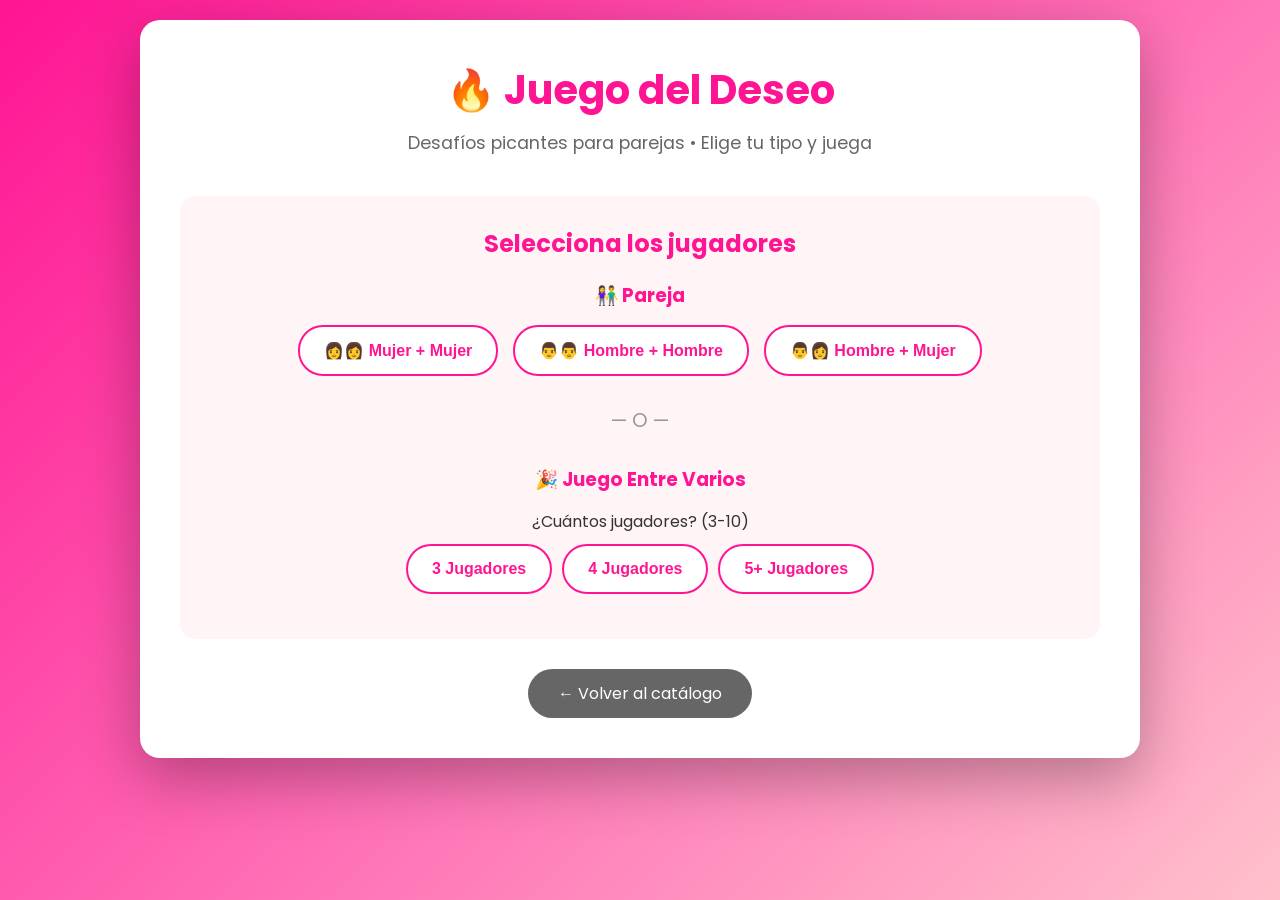
==== commit 0deee22d: "Optimizar Juego del Deseo para mejor experiencia en móvil - Reemplazar input de número con botones p" ====
--- a/juego.html
+++ b/juego.html
@@ -72,7 +72,7 @@
     }
 
     .pareja-btn {
-      padding: 12px 25px;
+      padding: 14px 24px;
       border: 2px solid #ff1493;
       background: white;
       color: #ff1493;
@@ -80,16 +80,29 @@
       cursor: pointer;
       font-size: 1em;
       font-weight: 600;
-      transition: all 0.3s;
+      transition: all 0.2s ease;
+      user-select: none;
+      -webkit-user-select: none;
+      touch-action: manipulation;
+      min-height: 48px;
+      display: inline-flex;
+      align-items: center;
+      justify-content: center;
     }
 
     .pareja-btn.active {
       background: #ff1493;
       color: white;
+      box-shadow: 0 4px 12px rgba(255, 20, 147, 0.3);
     }
 
     .pareja-btn:hover {
       transform: scale(1.05);
+    }
+
+    .pareja-btn:active {
+      transform: scale(0.97);
+      opacity: 0.9;
     }
 
     .games-grid {
@@ -105,14 +118,21 @@
       padding: 30px;
       border-radius: 15px;
       cursor: pointer;
-      transition: all 0.3s;
+      transition: all 0.2s ease;
       text-align: center;
       box-shadow: 0 10px 30px rgba(255, 20, 147, 0.3);
+      user-select: none;
+      -webkit-user-select: none;
+      touch-action: manipulation;
     }
 
     .game-card:hover {
       transform: translateY(-10px);
       box-shadow: 0 15px 40px rgba(255, 20, 147, 0.4);
+    }
+
+    .game-card:active {
+      transform: translateY(-5px) scale(0.98);
     }
 
     .game-card h3 {
@@ -201,23 +221,33 @@
       background: linear-gradient(135deg, #ff1493 0%, #ff69b4 100%);
       color: white;
       border: none;
-      padding: 15px 40px;
+      padding: 16px 40px;
       font-size: 1.1em;
       border-radius: 25px;
       cursor: pointer;
       font-weight: 600;
-      transition: all 0.3s;
+      transition: all 0.2s ease;
       margin: 15px 0;
+      user-select: none;
+      -webkit-user-select: none;
+      touch-action: manipulation;
+      min-height: 48px;
+      box-shadow: 0 4px 15px rgba(255, 20, 147, 0.3);
     }
 
     .spin-btn:hover, .dice-btn:hover, .card-btn:hover {
       transform: scale(1.05);
-      box-shadow: 0 10px 25px rgba(255, 20, 147, 0.4);
+      box-shadow: 0 8px 25px rgba(255, 20, 147, 0.4);
+    }
+
+    .spin-btn:active, .dice-btn:active, .card-btn:active {
+      transform: scale(0.97);
     }
 
     .spin-btn:disabled, .dice-btn:disabled, .card-btn:disabled {
-      opacity: 0.5;
+      opacity: 0.6;
       cursor: not-allowed;
+      transform: none;
     }
 
     .result {
@@ -449,9 +479,14 @@
       <div>
         <h3 style="color: #ff1493; margin-bottom: 15px;">🎉 Juego Entre Varios</h3>
         <div style="text-align: center;">
-          <label for="playerCount" style="font-size: 1.1em; color: #333; margin-right: 10px;">¿Cuántos jugadores?</label>
-          <input type="number" id="playerCount" min="3" max="10" value="3" style="width: 80px; padding: 10px; font-size: 1em; border: 2px solid #ff1493; border-radius: 8px;">
-          <button class="pareja-btn" onclick="setGroupGame()" style="margin-left: 10px;">Jugar en Grupo 🎲</button>
+          <div style="margin-bottom: 15px;">
+            <label style="font-size: 1em; color: #333; display: block; margin-bottom: 10px;">¿Cuántos jugadores? (3-10)</label>
+            <div style="display: flex; justify-content: center; gap: 10px; flex-wrap: wrap;">
+              <button class="pareja-btn" onclick="setGroupGame(3)" style="flex: 0 1 auto;">3 Jugadores</button>
+              <button class="pareja-btn" onclick="setGroupGame(4)" style="flex: 0 1 auto;">4 Jugadores</button>
+              <button class="pareja-btn" onclick="setGroupGame(5)" style="flex: 0 1 auto;">5+ Jugadores</button>
+            </div>
+          </div>
         </div>
       </div>
     </div>
@@ -684,11 +719,9 @@
       }, 300);
     }
 
-    function setGroupGame() {
-      const count = parseInt(document.getElementById('playerCount').value);
-      if (count < 3 || count > 10) {
-        alert('Por favor ingresa un número entre 3 y 10 jugadores');
-        return;
+    function setGroupGame(count) {
+      if (!count || count < 3 || count > 10) {
+        count = 3;
       }
       parejaType = 'grupo';
       playerCount = count;
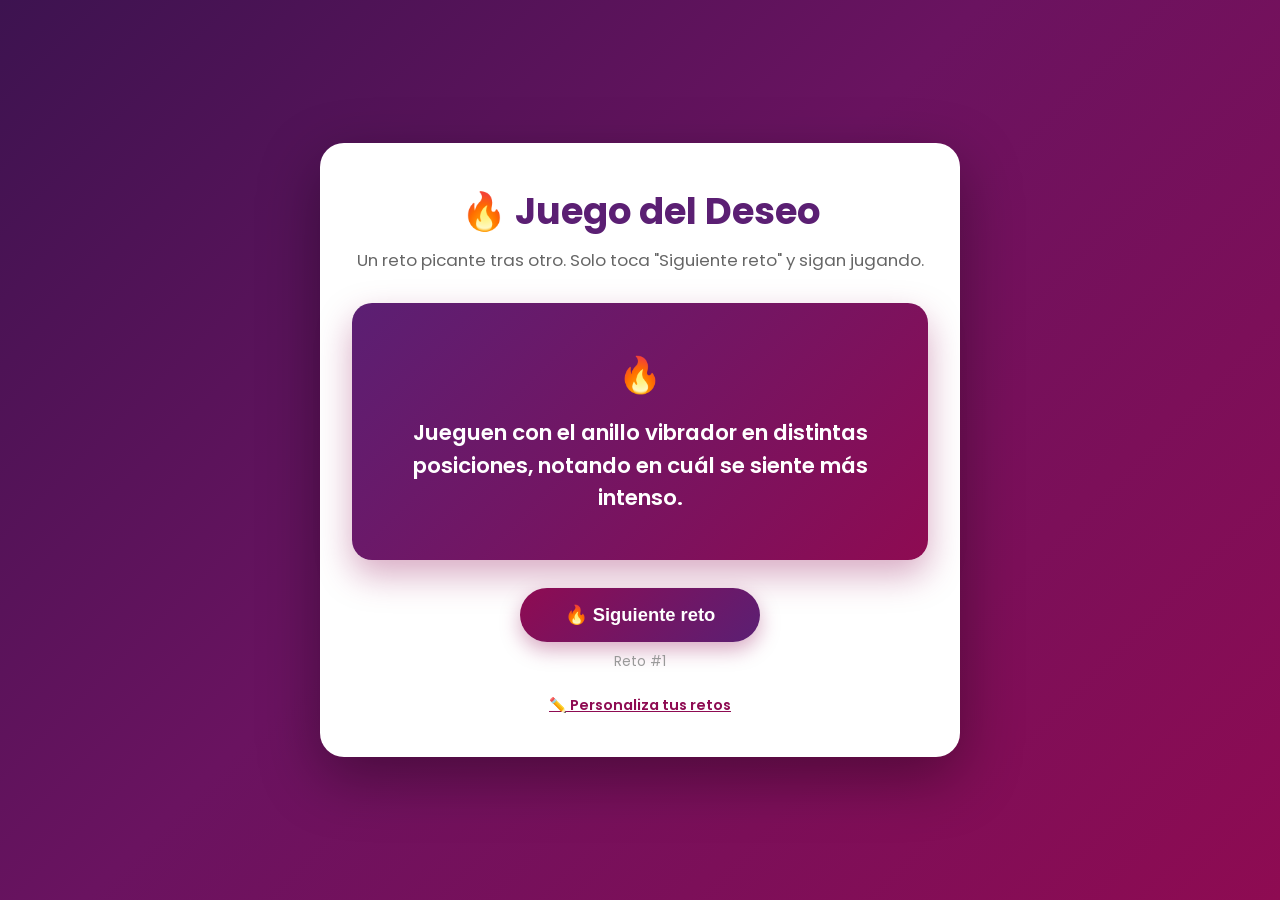
==== commit 8297aea8: "Restaurar version actual del juego (deshacer fusion que reintrodujo version vieja) y arreglar enlace" ====
--- a/juego.html
+++ b/juego.html
@@ -4,7 +4,7 @@
   <meta charset="UTF-8" />
   <meta name="viewport" content="width=device-width, initial-scale=1.0" />
   <title>Juego del Deseo - Oh Yes</title>
-  <meta name="description" content="Juego picante para parejas. Desafíos, preguntas y mucho más." />
+  <meta name="description" content="Juego erótico continuo para parejas. Un reto picante tras otro, sin pausas." />
   <link rel="preconnect" href="https://fonts.googleapis.com" />
   <link rel="preconnect" href="https://fonts.gstatic.com" crossorigin />
   <link href="https://fonts.googleapis.com/css2?family=Poppins:wght@400;600;700;800&display=swap" rel="stylesheet" />
@@ -15,292 +15,149 @@
       box-sizing: border-box;
     }
 
+    :root {
+      --purple: #5b1f73;
+      --wine: #8e0b52;
+      --ink: #1a1a1a;
+      --muted: #666;
+    }
+
     body {
       font-family: 'Poppins', sans-serif;
-      background: linear-gradient(135deg, #ff1493 0%, #ff69b4 50%, #ffc0cb 100%);
+      background: linear-gradient(135deg, #3d1350 0%, #6a1360 45%, #8e0b52 100%);
       min-height: 100vh;
       padding: 20px;
-      color: #333;
-    }
-
-    .container {
-      max-width: 1000px;
-      margin: 0 auto;
-      background: white;
-      border-radius: 20px;
-      padding: 40px;
-      box-shadow: 0 20px 60px rgba(0, 0, 0, 0.3);
-    }
-
-    header {
-      text-align: center;
-      margin-bottom: 40px;
-    }
-
-    h1 {
-      font-size: 2.5em;
-      color: #ff1493;
-      margin-bottom: 10px;
-    }
-
-    .tagline {
-      font-size: 1.1em;
-      color: #666;
-      margin-bottom: 20px;
-    }
-
-    .selector-section {
-      background: #fff5f7;
-      padding: 30px;
-      border-radius: 15px;
-      margin-bottom: 30px;
-      text-align: center;
-    }
-
-    .selector-section h2 {
-      color: #ff1493;
-      margin-bottom: 20px;
-      font-size: 1.5em;
-    }
-
-    .pareja-selector {
-      display: flex;
-      gap: 15px;
-      justify-content: center;
-      flex-wrap: wrap;
-      margin-bottom: 20px;
-    }
-
-    .pareja-btn {
-      padding: 14px 24px;
-      border: 2px solid #ff1493;
-      background: white;
-      color: #ff1493;
-      border-radius: 25px;
-      cursor: pointer;
-      font-size: 1em;
-      font-weight: 600;
-      transition: all 0.2s ease;
-      user-select: none;
-      -webkit-user-select: none;
-      touch-action: manipulation;
-      min-height: 48px;
-      display: inline-flex;
-      align-items: center;
-      justify-content: center;
-    }
-
-    .pareja-btn.active {
-      background: #ff1493;
-      color: white;
-      box-shadow: 0 4px 12px rgba(255, 20, 147, 0.3);
-    }
-
-    .pareja-btn:hover {
-      transform: scale(1.05);
-    }
-
-    .pareja-btn:active {
-      transform: scale(0.97);
-      opacity: 0.9;
-    }
-
-    .games-grid {
-      display: grid;
-      grid-template-columns: repeat(auto-fit, minmax(280px, 1fr));
-      gap: 20px;
-      margin-bottom: 40px;
-    }
-
-    .game-card {
-      background: linear-gradient(135deg, #ff69b4 0%, #ff1493 100%);
-      color: white;
-      padding: 30px;
-      border-radius: 15px;
-      cursor: pointer;
-      transition: all 0.2s ease;
-      text-align: center;
-      box-shadow: 0 10px 30px rgba(255, 20, 147, 0.3);
-      user-select: none;
-      -webkit-user-select: none;
-      touch-action: manipulation;
-    }
-
-    .game-card:hover {
-      transform: translateY(-10px);
-      box-shadow: 0 15px 40px rgba(255, 20, 147, 0.4);
-    }
-
-    .game-card:active {
-      transform: translateY(-5px) scale(0.98);
-    }
-
-    .game-card h3 {
-      font-size: 1.5em;
-      margin-bottom: 10px;
-    }
-
-    .game-card p {
-      font-size: 0.9em;
-      opacity: 0.9;
-    }
-
-    .game-icon {
-      font-size: 2.5em;
-      margin-bottom: 15px;
-    }
-
-    .game-container {
-      display: none;
-      animation: fadeIn 0.5s;
-    }
-
-    .game-container.active {
-      display: block;
-    }
-
-    @keyframes fadeIn {
-      from {
-        opacity: 0;
-      }
-      to {
-        opacity: 1;
-      }
-    }
-
-    .wheel-container {
-      display: flex;
-      justify-content: center;
-      margin: 30px 0;
-    }
-
-    .wheel {
-      width: 300px;
-      height: 300px;
-      border-radius: 50%;
-      background: conic-gradient(
-        from 0deg,
-        #ff1493 0deg 120deg,
-        #ff69b4 120deg 240deg,
-        #ffc0cb 240deg 360deg
-      );
+      color: var(--ink);
       display: flex;
       align-items: center;
       justify-content: center;
-      font-size: 2em;
-      position: relative;
-      box-shadow: 0 10px 30px rgba(0, 0, 0, 0.2);
-      transition: transform 0.1s;
-    }
-
-    .wheel.spinning {
-      animation: spin 4s ease-out;
-    }
-
-    @keyframes spin {
-      from {
-        transform: rotateZ(0deg);
-      }
-      to {
-        transform: rotateZ(1800deg);
-      }
-    }
-
-    .wheel::after {
-      content: '';
-      position: absolute;
-      top: 20px;
-      width: 20px;
-      height: 20px;
-      background: #ff1493;
-      border-radius: 50%;
-      box-shadow: 0 5px 15px rgba(0, 0, 0, 0.2);
-    }
-
-    .spin-btn, .dice-btn, .card-btn {
-      background: linear-gradient(135deg, #ff1493 0%, #ff69b4 100%);
+    }
+
+    .container {
+      width: 100%;
+      max-width: 640px;
+      background: white;
+      border-radius: 24px;
+      padding: 40px 32px;
+      box-shadow: 0 20px 60px rgba(0, 0, 0, 0.35);
+    }
+
+    header {
+      text-align: center;
+      margin-bottom: 30px;
+    }
+
+    h1 {
+      font-size: 2.3em;
+      color: var(--purple);
+      margin-bottom: 8px;
+    }
+
+    .tagline {
+      font-size: 1.05em;
+      color: var(--muted);
+    }
+
+    .challenge-card {
+      background: linear-gradient(135deg, var(--purple) 0%, var(--wine) 100%);
+      color: white;
+      border-radius: 20px;
+      padding: 45px 30px;
+      min-height: 200px;
+      display: flex;
+      flex-direction: column;
+      align-items: center;
+      justify-content: center;
+      text-align: center;
+      box-shadow: 0 15px 35px rgba(142, 11, 82, 0.35);
+      animation: fadeIn 0.4s ease;
+    }
+
+    .challenge-card.fade {
+      animation: fadeIn 0.4s ease;
+    }
+
+    @keyframes fadeIn {
+      from { opacity: 0; transform: translateY(8px); }
+      to { opacity: 1; transform: translateY(0); }
+    }
+
+    .challenge-icon {
+      font-size: 2.2em;
+      margin-bottom: 16px;
+    }
+
+    #challengeText {
+      font-size: 1.35em;
+      font-weight: 600;
+      line-height: 1.5;
+    }
+
+    .actions {
+      display: flex;
+      justify-content: center;
+      margin: 28px 0 10px;
+    }
+
+    .next-btn {
+      background: linear-gradient(135deg, var(--wine) 0%, var(--purple) 100%);
       color: white;
       border: none;
-      padding: 16px 40px;
-      font-size: 1.1em;
-      border-radius: 25px;
+      padding: 16px 45px;
+      font-size: 1.15em;
+      border-radius: 30px;
       cursor: pointer;
-      font-weight: 600;
-      transition: all 0.2s ease;
-      margin: 15px 0;
-      user-select: none;
-      -webkit-user-select: none;
-      touch-action: manipulation;
-      min-height: 48px;
-      box-shadow: 0 4px 15px rgba(255, 20, 147, 0.3);
-    }
-
-    .spin-btn:hover, .dice-btn:hover, .card-btn:hover {
+      font-weight: 700;
+      transition: all 0.25s;
+      box-shadow: 0 8px 20px rgba(142, 11, 82, 0.35);
+    }
+
+    .next-btn:hover {
       transform: scale(1.05);
-      box-shadow: 0 8px 25px rgba(255, 20, 147, 0.4);
-    }
-
-    .spin-btn:active, .dice-btn:active, .card-btn:active {
+      box-shadow: 0 12px 28px rgba(142, 11, 82, 0.45);
+    }
+
+    .next-btn:active {
       transform: scale(0.97);
     }
 
-    .spin-btn:disabled, .dice-btn:disabled, .card-btn:disabled {
-      opacity: 0.6;
-      cursor: not-allowed;
-      transform: none;
-    }
-
-    .result {
-      background: #fff5f7;
-      padding: 25px;
+    .counter {
+      text-align: center;
+      color: #999;
+      font-size: 0.85em;
+      margin-top: 4px;
+    }
+
+    .product-recommendation {
+      background: linear-gradient(135deg, #faf3fa 0%, #f3e3ee 100%);
+      padding: 20px;
       border-radius: 15px;
-      margin: 20px 0;
+      margin-top: 22px;
+      border-left: 5px solid var(--wine);
       text-align: center;
-      min-height: 80px;
-      display: flex;
-      align-items: center;
-      justify-content: center;
-    }
-
-    .result h3 {
-      color: #ff1493;
-      font-size: 1.3em;
-      line-height: 1.6;
-    }
-
-    .product-recommendation {
-      background: linear-gradient(135deg, #fff5f7 0%, #ffe0ec 100%);
-      padding: 25px;
-      border-radius: 15px;
-      margin: 20px 0;
-      border-left: 5px solid #ff1493;
+      animation: fadeIn 0.4s ease;
     }
 
     .product-recommendation h4 {
-      color: #ff1493;
-      margin-bottom: 15px;
-      font-size: 1.2em;
-    }
-
-    .product-item {
+      color: var(--wine);
+      margin-bottom: 12px;
+      font-size: 1.05em;
+    }
+
+    .discount-badge { display: inline-block; background: #2a8f4f; color: white; font-size: 0.8em; font-weight: 700; padding: 4px 10px; border-radius: 12px; white-space: nowrap; } .product-item {
       background: white;
-      padding: 15px;
+      padding: 12px;
       border-radius: 10px;
-      margin: 10px 0;
-      display: flex;
-      justify-content: space-between;
-      align-items: center;
-    }
-
-    .product-item strong {
-      color: #ff1493;
+      margin: 0 0 12px;
+      font-weight: 600;
+      color: var(--wine);
     }
 
     .add-cart-btn {
-      background: #ff1493;
+      background: var(--wine);
       color: white;
       border: none;
-      padding: 10px 20px;
+      padding: 10px 22px;
       border-radius: 20px;
       cursor: pointer;
       font-weight: 600;
@@ -308,148 +165,114 @@
     }
 
     .add-cart-btn:hover {
-      background: #ff69b4;
+      background: var(--purple);
       transform: scale(1.05);
     }
 
-    .back-btn {
-      background: #666;
+    .catalog-line {
+      margin-top: 10px;
+    }
+
+    .catalog-btn {
+      background: none;
+      color: var(--purple);
+      border: 2px solid var(--purple);
+      padding: 8px 18px;
+      border-radius: 20px;
+      cursor: pointer;
+      font-weight: 600;
+      font-family: inherit;
+      font-size: 0.9em;
+      transition: all 0.3s;
+    }
+
+    .catalog-btn:hover {
+      background: var(--purple);
+      color: white;
+    }
+
+    .whatsapp-btn { background: #25D366; color: white; border: none; padding: 8px 18px; border-radius: 20px; cursor: pointer; font-weight: 600; font-family: inherit; font-size: 0.9em; transition: all 0.3s; margin-top: 8px; display: inline-block; text-decoration: none; } .whatsapp-btn:hover { background: #1ebe57; } .promo-note { display: block; margin-top: 6px; font-size: 0.75em; color: var(--muted); } .customize {
+      text-align: center;
+      margin-top: 20px;
+    }
+
+    .link-btn {
+      background: none;
+      border: none;
+      color: var(--wine);
+      font-weight: 600;
+      cursor: pointer;
+      font-size: 0.9em;
+      text-decoration: underline;
+      font-family: inherit;
+    }
+
+    .custom-panel {
+      margin-top: 14px;
+      background: #faf3fa;
+      border-radius: 14px;
+      padding: 20px;
+      text-align: left;
+    }
+
+    .custom-hint {
+      font-size: 0.85em;
+      color: var(--muted);
+      margin-bottom: 12px;
+      line-height: 1.4;
+    }
+
+    .custom-input {
+      width: 100%;
+      padding: 10px 12px;
+      margin-bottom: 8px;
+      border: 2px solid #e6d3e0;
+      border-radius: 10px;
+      font-family: inherit;
+      font-size: 0.95em;
+      color: var(--ink);
+    }
+
+    .custom-input:focus {
+      outline: none;
+      border-color: var(--wine);
+    }
+
+    .save-btn {
+      background: var(--purple);
       color: white;
       border: none;
-      padding: 10px 25px;
+      padding: 10px 24px;
       border-radius: 20px;
       cursor: pointer;
       font-weight: 600;
-      margin-bottom: 20px;
-    }
-
-    .back-btn:hover {
-      background: #444;
-    }
-
-    .dice-container {
-      display: flex;
-      justify-content: center;
-      gap: 20px;
-      margin: 30px 0;
-      flex-wrap: wrap;
-    }
-
-    .dice {
-      width: 80px;
-      height: 80px;
-      background: linear-gradient(135deg, #ff1493 0%, #ff69b4 100%);
-      display: flex;
-      align-items: center;
-      justify-content: center;
-      font-size: 2em;
-      border-radius: 10px;
-      color: white;
-      box-shadow: 0 5px 15px rgba(0, 0, 0, 0.2);
-      font-weight: 700;
-    }
-
-    .cards-container {
-      display: grid;
-      grid-template-columns: repeat(auto-fit, minmax(150px, 1fr));
-      gap: 15px;
-      margin: 30px 0;
-    }
-
-    .card {
-      background: linear-gradient(135deg, #ff1493 0%, #ff69b4 100%);
-      color: white;
-      padding: 20px;
-      border-radius: 10px;
-      cursor: pointer;
-      transition: all 0.3s;
-      text-align: center;
-      min-height: 100px;
-      display: flex;
-      align-items: center;
-      justify-content: center;
-      font-weight: 600;
-    }
-
-    .card:hover {
-      transform: rotateY(20deg) scale(1.05);
-    }
-
-    .card.flipped {
-      background: white;
-      color: #ff1493;
-      border: 3px solid #ff1493;
-    }
-
-    .back-to-home {
-      text-align: center;
-      margin-top: 30px;
-    }
-
-    .back-to-home a {
+      font-family: inherit;
+      transition: all 0.25s;
+    }
+
+    .save-btn:hover {
+      background: var(--wine);
+    }
+
+    .save-msg {
       display: inline-block;
-      background: #666;
-      color: white;
-      padding: 12px 30px;
-      border-radius: 25px;
-      text-decoration: none;
-      transition: all 0.3s;
-    }
-
-    .back-to-home a:hover {
-      background: #444;
-      transform: scale(1.05);
-    }
-
-    @media (max-width: 768px) {
+      color: #2a8f4f;
+      font-size: 0.85em;
+      margin-left: 10px;
+      font-weight: 600;
+    }
+
+    @media (max-width: 480px) {
       .container {
-        padding: 20px;
+        padding: 30px 20px;
       }
 
       h1 {
-        font-size: 2em;
-      }
-
-      .wheel {
-        width: 250px;
-        height: 250px;
-      }
-
-      .games-grid {
-        grid-template-columns: 1fr;
-      }
-
-      .pareja-btn, .spin-btn, .dice-btn, .card-btn {
-        -webkit-user-select: none;
-        -webkit-touch-callout: none;
-        padding: 15px 20px;
-        font-size: 16px;
-        min-height: 44px;
-      }
-
-      .game-card {
-        min-height: 120px;
-      }
-
-      .card {
-        min-height: 80px;
-      }
-
-      .dice {
-        width: 70px;
-        height: 70px;
-        font-size: 1.8em;
-      }
-    }
-
-    @media (hover: none) {
-      .pareja-btn:active,
-      .spin-btn:active,
-      .dice-btn:active,
-      .card-btn:active,
-      .game-card:active {
-        transform: scale(0.98);
-        opacity: 0.8;
+        font-size: 1.9em;
+      }
+
+      #challengeText {
+        font-size: 1.2em;
       }
     }
   </style>
@@ -458,413 +281,264 @@
   <div class="container">
     <header>
       <h1>🔥 Juego del Deseo</h1>
-      <p class="tagline">Desafíos picantes para parejas • Elige tu tipo y juega</p>
+      <p class="tagline">Un reto picante tras otro. Solo toca "Siguiente reto" y sigan jugando.</p>
     </header>
 
-    <!-- Selector de Tipo de Pareja -->
-    <div id="selectionScreen" class="selector-section">
-      <h2>Selecciona los jugadores</h2>
-
-      <div style="margin-bottom: 30px;">
-        <h3 style="color: #ff1493; margin-bottom: 15px;">👫 Pareja</h3>
-        <div class="pareja-selector">
-          <button class="pareja-btn" onclick="setParejaType('mujer-mujer', this)">👩‍👩 Mujer + Mujer</button>
-          <button class="pareja-btn" onclick="setParejaType('hombre-hombre', this)">👨‍👨 Hombre + Hombre</button>
-          <button class="pareja-btn" onclick="setParejaType('hombre-mujer', this)">👨‍👩 Hombre + Mujer</button>
-        </div>
-      </div>
-
-      <div style="text-align: center; margin: 30px 0; font-size: 1.2em; color: #999;">— O —</div>
-
-      <div>
-        <h3 style="color: #ff1493; margin-bottom: 15px;">🎉 Juego Entre Varios</h3>
-        <div style="text-align: center;">
-          <div style="margin-bottom: 15px;">
-            <label style="font-size: 1em; color: #333; display: block; margin-bottom: 10px;">¿Cuántos jugadores? (3-10)</label>
-            <div style="display: flex; justify-content: center; gap: 10px; flex-wrap: wrap;">
-              <button class="pareja-btn" onclick="setGroupGame(3)" style="flex: 0 1 auto;">3 Jugadores</button>
-              <button class="pareja-btn" onclick="setGroupGame(4)" style="flex: 0 1 auto;">4 Jugadores</button>
-              <button class="pareja-btn" onclick="setGroupGame(5)" style="flex: 0 1 auto;">5+ Jugadores</button>
-            </div>
-          </div>
-        </div>
+    <div class="challenge-card" id="challengeCard">
+      <div class="challenge-icon">🔥</div>
+      <p id="challengeText"></p>
+    </div>
+
+    <div class="actions">
+      <button class="next-btn" id="nextBtn" onclick="nextChallenge()">🔥 Siguiente reto</button>
+    </div>
+    <p class="counter" id="counter"></p>
+
+    <div id="productSuggestion" class="product-recommendation" style="display:none;"></div>
+
+    <div class="customize">
+      <button class="link-btn" id="toggleCustomBtn" onclick="toggleCustomPanel()">✏️ Personaliza tus retos</button>
+      <div class="custom-panel" id="customPanel" style="display:none;">
+        <p class="custom-hint">Agrega hasta 4 retos propios. Se guardan en este navegador y se mezclan con los demás la próxima vez que jueguen.</p>
+        <input type="text" class="custom-input" id="custom1" maxlength="140" placeholder="Tu reto personalizado 1">
+        <input type="text" class="custom-input" id="custom2" maxlength="140" placeholder="Tu reto personalizado 2">
+        <input type="text" class="custom-input" id="custom3" maxlength="140" placeholder="Tu reto personalizado 3">
+        <input type="text" class="custom-input" id="custom4" maxlength="140" placeholder="Tu reto personalizado 4">
+        <button class="save-btn" onclick="saveCustomChallenges()">Guardar retos</button>
+        <span class="save-msg" id="saveMsg"></span>
       </div>
     </div>
-
-    <!-- Pantalla de Selección de Juegos -->
-    <div id="gamesScreen" class="game-container">
-      <button class="back-btn" onclick="goBackToSelection()">← Volver atrás</button>
-      <div class="games-grid">
-        <div class="game-card" onclick="startGame('wheel')">
-          <div class="game-icon">🎡</div>
-          <h3>Rueda Giratoria</h3>
-          <p>¡Gira y descubre tu desafío picante!</p>
-        </div>
-        <div class="game-card" onclick="startGame('dice')">
-          <div class="game-icon">🎲</div>
-          <h3>Dados de Deseo</h3>
-          <p>Lanza los dados y combina escenarios</p>
-        </div>
-        <div class="game-card" onclick="startGame('cards')">
-          <div class="game-icon">🃏</div>
-          <h3>Cartas del Placer</h3>
-          <p>Revela las cartas y desbloquea sorpresas</p>
-        </div>
-      </div>
-    </div>
-
-    <!-- Juego: Rueda Giratoria -->
-    <div id="wheelGame" class="game-container">
-      <button class="back-btn" onclick="backToGames()">← Volver a juegos</button>
-      <div class="wheel-container">
-        <div class="wheel" id="wheel">🎡</div>
-      </div>
-      <div style="text-align: center;">
-        <button class="spin-btn" id="spinBtn" onclick="spinWheel()">¡GIRAR LA RUEDA!</button>
-      </div>
-      <div class="result" id="wheelResult"></div>
-      <div id="wheelProducts" class="product-recommendation"></div>
-    </div>
-
-    <!-- Juego: Dados de Deseo -->
-    <div id="diceGame" class="game-container">
-      <button class="back-btn" onclick="backToGames()">← Volver a juegos</button>
-      <div style="text-align: center;">
-        <h3>Lanza los dados y descubre tu desafío</h3>
-      </div>
-      <div class="dice-container">
-        <div class="dice" id="dice1">🎲</div>
-        <div class="dice" id="dice2">🎲</div>
-      </div>
-      <div style="text-align: center;">
-        <button class="dice-btn" id="diceBtn" onclick="rollDice()">¡LANZAR DADOS!</button>
-      </div>
-      <div class="result" id="diceResult"></div>
-      <div id="diceProducts" class="product-recommendation"></div>
-    </div>
-
-    <!-- Juego: Cartas del Placer -->
-    <div id="cardsGame" class="game-container">
-      <button class="back-btn" onclick="backToGames()">← Volver a juegos</button>
-      <div style="text-align: center;">
-        <h3>Haz clic en una carta para revelar tu sorpresa</h3>
-      </div>
-      <div class="cards-container" id="cardsContainer"></div>
-      <div class="result" id="cardResult"></div>
-      <div id="cardProducts" class="product-recommendation"></div>
-    </div>
-
-    <div class="back-to-home">
-      <a href="index.html">← Volver al catálogo</a>
-    </div>
   </div>
 
   <script>
-    let parejaType = null;
-    let playerCount = null;
-
-    // Contenido del juego basado en tipo de pareja
-    const gameContent = {
-      'mujer-mujer': {
-        wheel: [
-          { challenge: "Una provoca a la otra con un striptease mientras bailan", product: 'noche-pareja' },
-          { challenge: "Masajea a tu pareja con lubricante íntimo aromático", product: 'masaje' },
-          { challenge: "Usen juntas el vibrador de alta intensidad", product: 'placer-femenino' },
-          { challenge: "Datos eróticos para parejas: sigan el reto que sale", product: 'noche-pareja' },
-          { challenge: "Lubricante anal para exploración segura juntas", product: 'exploración-anal' },
-          { challenge: "Controlen el vibrador con app entre ustedes", product: 'juguete-app' },
-          { challenge: "Role play: inventan una fantasía y la actúan", product: 'fantasia' },
-          { challenge: "Bondage de confianza: aten y desaten con cuidado", product: 'bondage-inicial' },
-          { challenge: "Masaje corporal largo con aceite aromático", product: 'masaje' },
-          { challenge: "Lubricante frío-calor: experimenten sensaciones nuevas", product: 'masaje' }
-        ],
-        dice: [
-          { scenario: 'Besos + Caricias apasionadas', product: 'noche-pareja' },
-          { scenario: 'Masaje + Relajación total', product: 'masaje' },
-          { scenario: 'Vibrador + Variedad de ritmos', product: 'placer-femenino' },
-          { scenario: 'Exploración + Seguridad', product: 'exploración-anal' },
-          { scenario: 'Fantasía + Riesgo calculado', product: 'fantasia' },
-          { scenario: 'Bondage + Confianza mutua', product: 'bondage-inicial' }
-        ],
-        cards: [
-          { text: 'Masaje sensual con aceite', product: 'masaje' },
-          { text: 'Vibrador juntas a ritmo', product: 'placer-femenino' },
-          { text: 'Exploración anal con cuidado', product: 'exploración-anal' },
-          { text: 'Dados eróticos para parejas', product: 'noche-pareja' },
-          { text: 'Control remoto a distancia', product: 'juguete-app' },
-          { text: 'Fantasía romántica cumplida', product: 'fantasia' },
-          { text: 'Bondage de confianza', product: 'bondage-inicial' },
-          { text: 'Lubricante especial frío-calor', product: 'masaje' }
-        ]
-      },
-      'hombre-hombre': {
-        wheel: [
-          { challenge: "Uno provoca al otro con striptease sexy", product: 'noche-pareja' },
-          { challenge: "Masaje apasionado con lubricante íntimo de calidad", product: 'masaje' },
-          { challenge: "Anillo vibrador para máxima sensación conjunta", product: 'placer-masculino' },
-          { challenge: "Retardante: control y resistencia sin prisa", product: 'placer-masculino' },
-          { challenge: "Lubricante anal premium para exploración segura", product: 'exploración-anal' },
-          { challenge: "Control por app: uno sorprende al otro a distancia", product: 'juguete-app' },
-          { challenge: "Role play intenso: actúen una fantasía juntos", product: 'fantasia' },
-          { challenge: "Bondage: aten y desaten con máxima confianza", product: 'bondage-inicial' },
-          { challenge: "Datos eróticos gay: sigan cada reto", product: 'noche-pareja' },
-          { challenge: "Masaje anal: exploren juntos sensaciones nuevas", product: 'exploración-anal' }
-        ],
-        dice: [
-          { scenario: 'Besos + Control passion', product: 'noche-pareja' },
-          { scenario: 'Masaje + Ritmo lento', product: 'masaje' },
-          { scenario: 'Anillo + Intensidad máxima', product: 'placer-masculino' },
-          { scenario: 'Retardante + Resistencia', product: 'placer-masculino' },
-          { scenario: 'Anal + Lubricante especial', product: 'exploración-anal' },
-          { scenario: 'Bondage + Confianza total', product: 'bondage-inicial' }
-        ],
-        cards: [
-          { text: 'Masaje intenso', product: 'masaje' },
-          { text: 'Anillo vibrador para dos', product: 'placer-masculino' },
-          { text: 'Retardante de lujo', product: 'placer-masculino' },
-          { text: 'Exploración anal segura', product: 'exploración-anal' },
-          { text: 'Dados eróticos gay', product: 'noche-pareja' },
-          { text: 'Control remoto sorpresa', product: 'juguete-app' },
-          { text: 'Bondage sensual', product: 'bondage-inicial' },
-          { text: 'Fantasía cumplida juntos', product: 'fantasia' }
-        ]
-      },
-      'hombre-mujer': {
-        wheel: [
-          { challenge: "Ella lo provoca con striptease lento mientras él observa", product: 'noche-pareja' },
-          { challenge: "Él la masajea con lubricante íntimo mientras susurra al oído", product: 'masaje' },
-          { challenge: "Usa el vibrador juntos mientras se besan apasionadamente", product: 'placer-femenino' },
-          { challenge: "Ella toma el control del anillo vibrador en él", product: 'placer-masculino' },
-          { challenge: "Dados eróticos: sigan cada reto que sale", product: 'noche-pareja' },
-          { challenge: "Ella lo acaricia lentamente mientras él susurra fantasías", product: 'exploración-anal' },
-          { challenge: "Lubricante frío-calor: experimenten juntos sensaciones nuevas", product: 'masaje' },
-          { challenge: "Él controla el vibrador por app mientras ella no ve", product: 'juguete-app' },
-          { challenge: "Role play: ella se viste sexy y actúan un encuentro casual", product: 'fantasia' },
-          { challenge: "Exploración: lubricante anal especial y máxima confianza", product: 'exploración-anal' }
-        ],
-        dice: [
-          { scenario: 'Besos + Provocación mutua', product: 'noche-pareja' },
-          { scenario: 'Masaje + Lubricante especial', product: 'masaje' },
-          { scenario: 'Vibrador + Ritmo variado', product: 'placer-femenino' },
-          { scenario: 'Anillo + Pasión sin freno', product: 'placer-masculino' },
-          { scenario: 'Anal + Máxima seguridad', product: 'exploración-anal' },
-          { scenario: 'App + Sorpresa inesperada', product: 'juguete-app' }
-        ],
-        cards: [
-          { text: 'Lubricante frío-calor', product: 'masaje' },
-          { text: 'Vibrador juntos', product: 'placer-femenino' },
-          { text: 'Ella toma el control', product: 'placer-masculino' },
-          { text: 'Exploración anal segura', product: 'exploración-anal' },
-          { text: 'Dados eróticos hetero', product: 'noche-pareja' },
-          { text: 'Vibrador con control remoto', product: 'juguete-app' },
-          { text: 'Noche de fantasía', product: 'fantasia' },
-          { text: 'Bondage inicial', product: 'bondage-inicial' }
-        ]
-      },
-      'grupo': {
-        wheel: [
-          { challenge: "Todos bailan sensualmente en círculo", product: 'noche-pareja' },
-          { challenge: "Ronda de masajes: cada uno masajea al siguiente", product: 'masaje' },
-          { challenge: "Todos juegan con los datos eróticos de grupo", product: 'noche-pareja' },
-          { challenge: "Ronda de verdad o desafío picante", product: 'fantasia' },
-          { challenge: "Todos se dan masaje en círculo", product: 'masaje' },
-          { challenge: "Datos de grupo: desafíos para parejas dentro del grupo", product: 'noche-pareja' },
-          { challenge: "Juego de roles en grupo: actúan una escena juntos", product: 'fantasia' },
-          { challenge: "Todos experimentan con lubricante aromático", product: 'masaje' },
-          { challenge: "Carrera de verdades atrevidas en círculo", product: 'fantasia' },
-          { challenge: "Desafío de sensibilidad: con los ojos vendados", product: 'masaje' }
-        ],
-        dice: [
-          { scenario: 'Baile sensual grupal', product: 'noche-pareja' },
-          { scenario: 'Ronda de masajes', product: 'masaje' },
-          { scenario: 'Juego de atrevimientos', product: 'fantasia' },
-          { scenario: 'Datos eróticos de grupo', product: 'noche-pareja' },
-          { scenario: 'Verdad o desafío picante', product: 'fantasia' },
-          { scenario: 'Experimentación en grupo', product: 'masaje' }
-        ],
-        cards: [
-          { text: 'Baile grupal sensual', product: 'noche-pareja' },
-          { text: 'Masajes en círculo', product: 'masaje' },
-          { text: 'Datos eróticos de grupo', product: 'noche-pareja' },
-          { text: 'Verdad o desafío extremo', product: 'fantasia' },
-          { text: 'Experimentar con lubricante', product: 'masaje' },
-          { text: 'Role play grupal', product: 'fantasia' },
-          { text: 'Ronda de confesiones', product: 'fantasia' },
-          { text: 'Desafío sensorial grupal', product: 'masaje' }
-        ]
-      }
+    const CATALOG_URL = 'https://www.multiproductos.pro/catalogo';
+    const CUSTOM_KEY = 'juegoDeseoCustomRetos';
+
+    const productLinks = {
+      'primera-vez': { name: 'Primera Vez', url: CATALOG_URL },
+      'noche-pareja': { name: 'Noche en Pareja', url: CATALOG_URL },
+      'placer-femenino': { name: 'Placer Femenino', url: CATALOG_URL },
+      'placer-masculino': { name: 'Placer Masculino', url: CATALOG_URL },
+      'exploracion-anal': { name: 'Exploración Anal', url: CATALOG_URL },
+      'juguete-app': { name: 'Juguete con App', url: CATALOG_URL },
+      'masaje': { name: 'Masaje', url: CATALOG_URL },
+      'fantasia': { name: 'Fantasía', url: CATALOG_URL },
+      'bondage-inicial': { name: 'Bondage Inicial', url: CATALOG_URL }
     };
 
-    const productLinks = {
-      'primera-vez': { name: 'Kit Primera Vez', price: '$52.470', url: 'https://www.ohyes.com.co/carrito/?kit=primera-vez' },
-      'noche-pareja': { name: 'Kit Noche en Pareja', price: '$62.910', url: 'https://www.ohyes.com.co/carrito/?kit=noche-pareja' },
-      'placer-femenino': { name: 'Kit Placer Femenino', price: '$97.020', url: 'https://www.ohyes.com.co/carrito/?kit=placer-femenino' },
-      'placer-masculino': { name: 'Kit Placer Masculino', price: '$74.700', url: 'https://www.ohyes.com.co/carrito/?kit=placer-masculino' },
-      'exploración-anal': { name: 'Kit Exploración Anal', price: '$81.720', url: 'https://www.ohyes.com.co/carrito/?kit=exploracion-anal' },
-      'juguete-app': { name: 'Kit Juguete con App', price: '$170.010', url: 'https://www.ohyes.com.co/carrito/?kit=juguete-app' },
-      'masaje': { name: 'Kit de Masaje', price: '$90.711', url: 'https://www.ohyes.com.co/carrito/?kit=masaje' },
-      'fantasia': { name: 'Kit Fantasía', price: '$49.860', url: 'https://www.ohyes.com.co/carrito/?kit=fantasia' },
-      'bondage-inicial': { name: 'Kit Bondage Inicial', price: '$81.720', url: 'https://www.ohyes.com.co/carrito/?kit=bondage-inicial' }
-    };
-
-    function setParejaType(type, btn) {
-      parejaType = type;
-      playerCount = null;
-      document.querySelectorAll('.pareja-btn').forEach(b => b.classList.remove('active'));
-      if (btn) btn.classList.add('active');
-
-      setTimeout(() => {
-        document.getElementById('selectionScreen').style.display = 'none';
-        document.getElementById('gamesScreen').classList.add('active');
-      }, 300);
-    }
-
-    function setGroupGame(count) {
-      if (!count || count < 3 || count > 10) {
-        count = 3;
-      }
-      parejaType = 'grupo';
-      playerCount = count;
-      document.getElementById('selectionScreen').style.display = 'none';
-      document.getElementById('gamesScreen').classList.add('active');
-    }
-
-    function goBackToSelection() {
-      document.getElementById('gamesScreen').classList.remove('active');
-      document.getElementById('selectionScreen').style.display = 'block';
-      document.querySelectorAll('.pareja-btn').forEach(btn => btn.classList.remove('active'));
-    }
-
-    function startGame(gameType) {
-      document.getElementById('gamesScreen').classList.remove('active');
-
-      if (gameType === 'wheel') {
-        document.getElementById('wheelGame').classList.add('active');
-      } else if (gameType === 'dice') {
-        document.getElementById('diceGame').classList.add('active');
-      } else if (gameType === 'cards') {
-        document.getElementById('cardsGame').classList.add('active');
-        generateCards();
-      }
-    }
-
-    function backToGames() {
-      document.getElementById('wheelGame').classList.remove('active');
-      document.getElementById('diceGame').classList.remove('active');
-      document.getElementById('cardsGame').classList.remove('active');
-      document.getElementById('gamesScreen').classList.add('active');
-      document.getElementById('wheelResult').innerHTML = '';
-      document.getElementById('diceResult').innerHTML = '';
-      document.getElementById('cardResult').innerHTML = '';
-      document.getElementById('wheelProducts').innerHTML = '';
-      document.getElementById('diceProducts').innerHTML = '';
-      document.getElementById('cardProducts').innerHTML = '';
-    }
-
-    function spinWheel() {
-      const content = gameContent[parejaType].wheel;
-      const btn = document.getElementById('spinBtn');
-      btn.disabled = true;
-
-      const wheel = document.getElementById('wheel');
-      wheel.classList.add('spinning');
-
-      setTimeout(() => {
-        wheel.classList.remove('spinning');
-        const selected = content[Math.floor(Math.random() * content.length)];
-        displayWheelResult(selected);
-        btn.disabled = false;
-      }, 4000);
-    }
-
-    function displayWheelResult(result) {
-      const resultDiv = document.getElementById('wheelResult');
-      resultDiv.innerHTML = `<h3>${result.challenge}</h3>`;
-
-      const product = productLinks[result.product];
-      const productsDiv = document.getElementById('wheelProducts');
-      productsDiv.innerHTML = `
-        <h4>🎁 Producto Recomendado</h4>
-        <div class="product-item">
-          <strong>${product.name}</strong>
-          <span>${product.price}</span>
-        </div>
-        <button class="add-cart-btn" onclick="window.open('${product.url}', '_blank')">Agregar al Carrito</button>
-      `;
-    }
-
-    function rollDice() {
-      const content = gameContent[parejaType].dice;
-      const btn = document.getElementById('diceBtn');
-      btn.disabled = true;
-
-      const dice1 = document.getElementById('dice1');
-      const dice2 = document.getElementById('dice2');
-
-      let rolls = 0;
-      const rollInterval = setInterval(() => {
-        const num1 = Math.floor(Math.random() * 6) + 1;
-        const num2 = Math.floor(Math.random() * 6) + 1;
-        dice1.textContent = num1;
-        dice2.textContent = num2;
-        rolls++;
-
-        if (rolls === 15) {
-          clearInterval(rollInterval);
-          const selected = content[Math.floor(Math.random() * content.length)];
-          displayDiceResult(selected);
-          btn.disabled = false;
-        }
-      }, 100);
-    }
-
-    function displayDiceResult(result) {
-      const resultDiv = document.getElementById('diceResult');
-      resultDiv.innerHTML = `<h3>${result.scenario}</h3>`;
-
-      const product = productLinks[result.product];
-      const productsDiv = document.getElementById('diceProducts');
-      productsDiv.innerHTML = `
-        <h4>🎁 Producto Recomendado</h4>
-        <div class="product-item">
-          <strong>${product.name}</strong>
-          <span>${product.price}</span>
-        </div>
-        <button class="add-cart-btn" onclick="window.open('${product.url}', '_blank')">Agregar al Carrito</button>
-      `;
-    }
-
-    function generateCards() {
-      const content = gameContent[parejaType].cards;
-      const container = document.getElementById('cardsContainer');
-      container.innerHTML = '';
-
-      content.forEach((card, index) => {
-        const cardEl = document.createElement('div');
-        cardEl.className = 'card';
-        cardEl.textContent = '❓';
-        cardEl.onclick = () => flipCard(cardEl, card, index);
-        container.appendChild(cardEl);
+    const challenges = [
+      { challenge: "Preparen juntos un ambiente romántico: velas, música suave y luces bajas. Luego, denle a su pareja un striptease lento y sensual siguiendo el ritmo de su canción favorita, prenda por prenda.", product: 'noche-pareja' },
+      { challenge: "Bailen muy pegados durante 3 minutos completos, sin hablar, solo mirándose a los ojos y dejando que el cuerpo hable por ustedes.", product: 'noche-pareja' },
+      { challenge: "Denle a su pareja un beso de 60 segundos sin usar las manos, tomándose el tiempo de explorar cada sensación antes de continuar.", product: 'noche-pareja' },
+      { challenge: "Escriban en una hoja tres cosas que les gustaría que su pareja hiciera esta noche. Intercámbienlas y cumplan al menos una, sin explicar por qué la eligieron.", product: 'noche-pareja' },
+      { challenge: "Recreen su primera cita: vístanse como esa noche, hablen como si se conocieran por primera vez y dejen que la seducción vuelva a suceder.", product: 'noche-pareja' },
+      { challenge: "Túrnense para susurrarse al oído, uno a la vez, lo que más disfrutaron la última vez que estuvieron juntos.", product: 'noche-pareja' },
+      { challenge: "Preparen una lista de reproducción de 5 canciones sensuales y bailen una por una, cada vez acercándose un poco más.", product: 'noche-pareja' },
+      { challenge: "Denle a su pareja un beso en cada parte del cuerpo que ella o él señale, empezando por donde menos se lo espera.", product: 'noche-pareja' },
+      { challenge: "Apaguen las luces, enciendan solo velas, y pasen los próximos 10 minutos explorándose solo con el tacto, sin hablar.", product: 'noche-pareja' },
+      { challenge: "Túrnense para hacer un striptease prenda por prenda mientras el otro elige la música.", product: 'noche-pareja' },
+      { challenge: "Terminen la noche susurrándose al oído una promesa concreta para la próxima vez que estén juntos.", product: 'noche-pareja' },
+      { challenge: "Jueguen a las citas rápidas: cada uno tiene 2 minutos para convencer al otro de ser su pareja esta noche, usando solo palabras seductoras.", product: 'noche-pareja' },
+      { challenge: "Denle a su pareja una nota escrita a mano describiendo, con detalle, lo que planean hacerle después.", product: 'noche-pareja' },
+      { challenge: "Preparen una cena a la luz de las velas y, entre plato y plato, intercambien una caricia lenta en el cuello o los hombros.", product: 'noche-pareja' },
+      { challenge: "Creen su propia escena de película romántica: elijan un género (drama, comedia, suspenso) y actúenla como pareja durante 5 minutos antes de que las cosas se pongan más íntimas.", product: 'noche-pareja' },
+      { challenge: "Denle a su pareja un masaje corporal completo con aceite tibio, empezando por la espalda y bajando lentamente hasta los pies, sin prisa.", product: 'masaje' },
+      { challenge: "Masajeen a su pareja con lubricante íntimo aromático, prestando especial atención al cuello y los hombros mientras le susurran al oído.", product: 'masaje' },
+      { challenge: "Prueben el lubricante frío-calor: apliquen unas gotas y describan en voz alta, con detalle, cada sensación que sienten.", product: 'masaje' },
+      { challenge: "Intercambien un masaje de pies de 5 minutos cada uno mientras se cuentan en voz baja una fantasía que nunca han compartido.", product: 'masaje' },
+      { challenge: "Véndenle los ojos a su pareja y sorpréndanla con caricias por todo el cuerpo usando solo las yemas de los dedos.", product: 'masaje' },
+      { challenge: "Jueguen con hielo y una vela de masaje tibia, alternando temperaturas frías y calientes sobre la piel para sentir el contraste.", product: 'masaje' },
+      { challenge: "Recorran el cuerpo de su pareja solo con besos, empezando por el cuello y bajando muy despacio, prenda por prenda.", product: 'masaje' },
+      { challenge: "Denle a su pareja un masaje solo en la espalda y el cuello con aceite tibio durante al menos 10 minutos, en silencio.", product: 'masaje' },
+      { challenge: "Prueben un lubricante especial y comparen, en voz alta, la diferencia que sienten frente al que usan normalmente.", product: 'masaje' },
+      { challenge: "Con los ojos cerrados, adivinen qué objeto (pluma, hielo, tela, dedo) está tocando su pareja en cada momento.", product: 'masaje' },
+      { challenge: "Acaricien a su pareja con una pluma o tela suave por todo el cuerpo, muy despacio, deteniéndose en las zonas donde note más reacción.", product: 'masaje' },
+      { challenge: "Denle a su pareja un masaje con hielo, muy despacio, en zonas sensibles como el cuello, la espalda baja o el interior de los brazos.", product: 'masaje' },
+      { challenge: "Compartan una ducha o baño caliente juntos y terminen la noche con un masaje relajante de cuerpo completo.", product: 'masaje' },
+      { challenge: "Denle a su pareja un masaje de manos, muy lento, mirándose a los ojos durante todo el proceso, sin desviar la mirada.", product: 'masaje' },
+      { challenge: "Practiquen un masaje a ciegas: uno se venda los ojos y debe adivinar, solo por el tacto, qué parte del cuerpo está tocando.", product: 'masaje' },
+      { challenge: "Enciendan una vela de masaje aromática y dejen que la cera tibia (no caliente) caiga suavemente sobre la piel antes de esparcirla con las manos.", product: 'masaje' },
+      { challenge: "Denle a su pareja un masaje completo usando solo los antebrazos y los codos, alternando presión suave y firme.", product: 'masaje' },
+      { challenge: "Prueben una sesión de masaje sincronizado: ambos se masajean al mismo tiempo, cara a cara, sin dejar de mirarse.", product: 'masaje' },
+      { challenge: "Masajeen el cuero cabelludo de su pareja durante 5 minutos completos, muy despacio, antes de pasar al cuello y los hombros.", product: 'masaje' },
+      { challenge: "Túrnense para dar un masaje 'a ciegas guiado': quien recibe dirige con palabras exactamente dónde y cómo quiere que lo toquen.", product: 'masaje' },
+      { challenge: "Prueben el vibrador juntos, turnándose para controlar el ritmo y la intensidad mientras se observan las reacciones.", product: 'placer-femenino' },
+      { challenge: "Uno elige la posición, el otro controla el ritmo del vibrador durante al menos 5 minutos, sin apresurarse.", product: 'placer-femenino' },
+      { challenge: "Prueben el vibrador juntos mientras se besan sin parar, sin dejar que ninguno de los dos se distraiga.", product: 'placer-femenino' },
+      { challenge: "Exploren juntos los distintos niveles de intensidad del vibrador, deteniéndose en el que más disfrute su pareja durante varios minutos.", product: 'placer-femenino' },
+      { challenge: "Uno guía verbalmente al otro sobre dónde y cómo usar el vibrador, sin tocarlo directamente, solo con palabras.", product: 'placer-femenino' },
+      { challenge: "Prueben el vibrador con los ojos cerrados, dejando que la sorpresa del ritmo cambiante sea parte del juego.", product: 'placer-femenino' },
+      { challenge: "Combinen el vibrador con un masaje lento en la espalda y el cuello, alternando entre ambos estímulos.", product: 'placer-femenino' },
+      { challenge: "Jueguen a las adivinanzas: cambien el ritmo del vibrador cada 20 segundos y que la pareja adivine cuándo cambiará el siguiente patrón.", product: 'placer-femenino' },
+      { challenge: "Prueben el vibrador en un momento y lugar poco habitual de la casa, manteniendo el silencio como parte del reto.", product: 'placer-femenino' },
+      { challenge: "Terminen la sesión con el vibrador y sigan con una caricia lenta de agradecimiento, sin prisa por terminar la noche.", product: 'placer-femenino' },
+      { challenge: "Usen el anillo vibrador para intensificar el momento en pareja, cambiando el ritmo cada 30 segundos.", product: 'placer-masculino' },
+      { challenge: "Practiquen el retardante: apliquen y tómense su tiempo, enfocándose en el control y la respiración conjunta.", product: 'placer-masculino' },
+      { challenge: "Combinen el anillo vibrador con un masaje lento en la espalda baja y los muslos.", product: 'placer-masculino' },
+      { challenge: "Uno controla completamente el ritmo con el anillo vibrador durante 5 minutos mientras el otro solo se deja llevar.", product: 'placer-masculino' },
+      { challenge: "Prueben el retardante en una sesión larga y tranquila, centrada en la respiración y el contacto visual constante.", product: 'placer-masculino' },
+      { challenge: "Jueguen con el anillo vibrador en distintas posiciones, notando en cuál se siente más intenso.", product: 'placer-masculino' },
+      { challenge: "Combinen el anillo vibrador con besos lentos en el cuello y los hombros, sin apresurar ningún paso.", product: 'placer-masculino' },
+      { challenge: "Prueben el retardante mientras se susurran al oído lo que más disfrutan del otro.", product: 'placer-masculino' },
+      { challenge: "Denle a su pareja el control total del anillo vibrador durante toda la sesión, sin dar instrucciones.", product: 'placer-masculino' },
+      { challenge: "Terminen la sesión con el anillo vibrador y un masaje de agradecimiento en todo el cuerpo.", product: 'placer-masculino' },
+      { challenge: "Exploren con lubricante anal especial, comunicándose en todo momento sobre lo que se siente bien y lo que no.", product: 'exploracion-anal' },
+      { challenge: "Exploren juntos esta zona con mucha calma, empezando muy despacio y hablando constantemente durante todo el proceso.", product: 'exploracion-anal' },
+      { challenge: "Denle a su pareja un masaje relajante previo de 10 minutos antes de comenzar la exploración anal, para generar confianza.", product: 'exploracion-anal' },
+      { challenge: "Practiquen la exploración anal con mucha paciencia, deteniéndose cada vez que uno de los dos lo pida.", product: 'exploracion-anal' },
+      { challenge: "Prueben distintos tipos de lubricante anal y comparen en voz alta cuál se siente mejor para ambos.", product: 'exploracion-anal' },
+      { challenge: "Exploren juntos con respiración profunda y consciente, sincronizando el ritmo de la respiración con cada movimiento.", product: 'exploracion-anal' },
+      { challenge: "Establezcan una palabra de seguridad antes de empezar la exploración anal, y practiquen usarla al menos una vez durante la sesión.", product: 'exploracion-anal' },
+      { challenge: "Terminen la exploración anal con un masaje relajante de cuerpo completo, para cerrar la experiencia con calma.", product: 'exploracion-anal' },
+      { challenge: "Uno de los dos controla el juguete con app mientras el otro se deja sorprender sin saber cuándo llegará el próximo estímulo.", product: 'juguete-app' },
+      { challenge: "Prueben el vibrador con control remoto en un rincón poco habitual de la casa, manteniendo la discreción como parte del juego.", product: 'juguete-app' },
+      { challenge: "Uno dirige al otro a distancia usando el juguete con control por app, dando instrucciones solo con la mirada.", product: 'juguete-app' },
+      { challenge: "Salgan a caminar juntos mientras uno controla el juguete con la app desde el celular, sin que nadie más lo note.", product: 'juguete-app' },
+      { challenge: "Jueguen a las sorpresas: activen el juguete con app en momentos aleatorios durante toda una tarde juntos.", product: 'juguete-app' },
+      { challenge: "Denle a su pareja el control total de la app durante 10 minutos, sin preguntar qué va a hacer a continuación.", product: 'juguete-app' },
+      { challenge: "Prueben distintos patrones de vibración de la app y elijan juntos cuál les gusta más para la próxima vez.", product: 'juguete-app' },
+      { challenge: "Usen el juguete con app mientras ven una película, sin pausarla, dejando que la sorpresa sea parte de la noche.", product: 'juguete-app' },
+      { challenge: "Uno controla el juguete desde otra habitación por unos minutos, comunicándose solo por mensajes de texto.", product: 'juguete-app' },
+      { challenge: "Terminen la sesión con la app apagando el juguete lentamente, mientras se abrazan en silencio.", product: 'juguete-app' },
+      { challenge: "Inventen juntos una fantasía nueva y actúenla durante 5 minutos completos, metiéndose de lleno en los personajes.", product: 'fantasia' },
+      { challenge: "Escriban tres fantasías cada uno en papelitos separados, mézclenlos y cumplan una al azar esta misma noche.", product: 'fantasia' },
+      { challenge: "Cuéntense en voz alta, con todo detalle, lo que más les gustaría que pasara esta noche, sin interrumpirse.", product: 'fantasia' },
+      { challenge: "Elijan una fantasía de rol (desconocidos en un bar, jefe y empleado, etc.) y actúenla durante al menos 5 minutos antes de romper el personaje.", product: 'fantasia' },
+      { challenge: "Cuéntense su fantasía más atrevida y elijan juntos una parte concreta para cumplir hoy mismo.", product: 'fantasia' },
+      { challenge: "Jueguen a las órdenes: uno da instrucciones claras, el otro obedece durante 3 minutos sin cuestionar nada.", product: 'fantasia' },
+      { challenge: "Inventen un personaje secreto cada uno y preséntense como si se conocieran por primera vez en una fiesta.", product: 'fantasia' },
+      { challenge: "Escriban una escena corta de una película que les gustaría protagonizar juntos y actúenla, aunque sea de forma improvisada.", product: 'fantasia' },
+      { challenge: "Jueguen a interpretar una cita a ciegas: cada uno debe seducir al otro sin usar su nombre real durante 5 minutos.", product: 'fantasia' },
+      { challenge: "Cuéntense, turnándose, un recuerdo íntimo que los marcó y qué les gustaría repetir de esa experiencia.", product: 'fantasia' },
+      { challenge: "Elijan un lugar imaginario (una playa, un hotel de lujo, una cabaña) y describan juntos, en voz alta, cómo sería esa noche.", product: 'fantasia' },
+      { challenge: "Jueguen a ser dos extraños que se conocen en un ascensor y tienen solo 3 minutos para conectar antes de que se abran las puertas.", product: 'fantasia' },
+      { challenge: "Escriban una carta de amor apasionada dirigida a su pareja y léanla en voz alta, mirándose a los ojos.", product: 'fantasia' },
+      { challenge: "Inventen una regla nueva para esta noche (por ejemplo, no hablar, o solo comunicarse con gestos) y cúmplanla durante 10 minutos.", product: 'fantasia' },
+      { challenge: "Cuéntense mutuamente qué fantasía les gustaría cumplir en los próximos meses y elijan juntos los primeros pasos para lograrlo.", product: 'fantasia' },
+      { challenge: "Practiquen bondage suave con pañuelos de seda, atando las muñecas con cuidado y siempre pidiendo consentimiento antes de cada paso.", product: 'bondage-inicial' },
+      { challenge: "Átenle las manos a su pareja con un pañuelo y consiéntanla sin prisa, dedicando al menos 5 minutos solo a las caricias.", product: 'bondage-inicial' },
+      { challenge: "Establezcan una palabra de seguridad antes de comenzar y practíquenla una vez para asegurarse de que ambos la recuerdan.", product: 'bondage-inicial' },
+      { challenge: "Practiquen bondage suave con pañuelos, alternando quién tiene el control cada 5 minutos.", product: 'bondage-inicial' },
+      { challenge: "Véndenle los ojos a su pareja y átenle las manos con cuidado, guiando cada movimiento solo con la voz.", product: 'bondage-inicial' },
+      { challenge: "Practiquen un bondage ligero solo en un brazo, dejando el resto del cuerpo libre para explorar distintas sensaciones.", product: 'bondage-inicial' },
+      { challenge: "Denle a su pareja el control total de cuándo empezar y terminar el bondage de la sesión.", product: 'bondage-inicial' },
+      { challenge: "Terminen la sesión de bondage desatando muy despacio, con un masaje relajante en las muñecas y los brazos.", product: 'bondage-inicial' },
+      { challenge: "Prueben juntos algo nuevo para los dos, paso a paso y sin prisa, hablando después de cada nuevo paso sobre cómo se sintió.", product: 'primera-vez' },
+      { challenge: "Anímense a probar algo que nunca hayan hecho juntos, dedicando toda la sesión a explorarlo con calma.", product: 'primera-vez' },
+      { challenge: "Estrenen juntos algo nuevo, sin instrucciones previas, y descubran cómo disfrutarlo a su manera, comunicándose todo el tiempo.", product: 'primera-vez' },
+      { challenge: "Cierren la noche de su primera vez juntos contándose qué fue lo que más les gustó y qué repetirían la próxima vez.", product: 'primera-vez' }
+    ];
+
+    let playCount = 0;
+    let currentIndex = null;
+    let bag = []; let customChallenges = []; const RANDOM_DISCOUNTS = [5, 10, 15, 20]; const FREE_SHIPPING_AFTER = 80; const FREE_SHIPPING_MIN_ORDER = '$70.000'; function getPromoHTML() { if (playCount >= FREE_SHIPPING_AFTER) { return '<div class="discount-badge">🚚 ¡Envio GRATIS! <small>(Pedido minimo ' + FREE_SHIPPING_MIN_ORDER + ')</small></div>'; } const d = RANDOM_DISCOUNTS[Math.floor(Math.random() * RANDOM_DISCOUNTS.length)]; return '<div class="discount-badge">🎉 ' + d + '% de descuento</div>'; }
+
+    function loadCustomChallenges() {
+      try {
+        const raw = localStorage.getItem(CUSTOM_KEY);
+        customChallenges = raw ? JSON.parse(raw) : [];
+      } catch (e) {
+        customChallenges = [];
+      }
+      customChallenges.forEach((text, i) => {
+        const input = document.getElementById('custom' + (i + 1));
+        if (input) input.value = text;
       });
     }
 
-    function flipCard(cardEl, card, index) {
-      if (cardEl.classList.contains('flipped')) return;
-
-      cardEl.classList.add('flipped');
-      cardEl.textContent = card.text;
-
-      const product = productLinks[card.product];
-      const resultDiv = document.getElementById('cardResult');
-      resultDiv.innerHTML = `
-        <h3>${card.text}</h3>
-        <div class="product-item" style="margin-top: 15px; justify-content: center;">
-          <strong>${product.name}</strong>
-          <span>${product.price}</span>
-        </div>
-        <button class="add-cart-btn" onclick="window.open('${product.url}', '_blank')" style="margin-top: 10px;">Agregar al Carrito</button>
-      `;
-    }
+    function saveCustomChallenges() {
+      const values = [1, 2, 3, 4]
+        .map(n => document.getElementById('custom' + n).value.trim())
+        .filter(v => v.length > 0);
+
+      customChallenges = values;
+      try {
+        localStorage.setItem(CUSTOM_KEY, JSON.stringify(values));
+      } catch (e) {
+        // almacenamiento no disponible en este navegador, se ignora
+      }
+
+      refillBag();
+
+      const msg = document.getElementById('saveMsg');
+      msg.textContent = '✓ Guardado';
+      setTimeout(() => { msg.textContent = ''; }, 2500);
+    }
+
+    function toggleCustomPanel() {
+      const panel = document.getElementById('customPanel');
+      panel.style.display = panel.style.display === 'none' ? 'block' : 'none';
+    }
+
+    function getPool() {
+      return challenges.concat(customChallenges.map(text => ({ challenge: text, product: null })));
+    }
+
+    function refillBag() {
+      const pool = getPool();
+      bag = pool.map((_, i) => i);
+      // baraja el mazo
+      for (let i = bag.length - 1; i > 0; i--) {
+        const j = Math.floor(Math.random() * (i + 1));
+        [bag[i], bag[j]] = [bag[j], bag[i]];
+      }
+    }
+
+    function pickChallenge() {
+      const pool = getPool();
+      if (bag.length === 0) refillBag();
+      let idx = bag.pop();
+      if (idx === currentIndex && bag.length > 0) {
+        const swapIdx = bag.pop();
+        bag.push(idx);
+        idx = swapIdx;
+      }
+      currentIndex = idx;
+      return pool[idx];
+    }
+
+    function showChallenge(item) {
+      const card = document.getElementById('challengeCard');
+      card.classList.remove('fade');
+      void card.offsetWidth;
+      card.classList.add('fade');
+
+      document.getElementById('challengeText').textContent = item.challenge;
+
+      playCount++;
+      document.getElementById('counter').textContent = `Reto #${playCount}`;
+
+      const suggestionDiv = document.getElementById('productSuggestion');
+      if (playCount % 5 === 0) {
+        suggestionDiv.style.display = 'block';
+        const product = item.product ? productLinks[item.product] : null;
+        suggestionDiv.innerHTML = product
+          ? `
+          <h4>🎁 Sugerencia de producto (opcional)</h4>
+          <div class="product-item">${product.name} ${getPromoHTML()}</div>
+          <button class="add-cart-btn" onclick="window.open('${product.url}', '_blank')">Ver sugerencia</button><a class="whatsapp-btn" href="https://api.whatsapp.com/send?phone=573005208008&text=${encodeURIComponent('Hola Carolina! Quiero mi descuento/envio gratis del Juego del Deseo')}" target="_top" rel="noopener">Pideselo a Carolina</a><small class="promo-note">Bonos y cupones no son acumulables, solo se puede usar uno por pedido.</small>
+          <div class="catalog-line">
+            <button class="catalog-btn" onclick="window.open('${CATALOG_URL}', '_blank')">📖 Ver catálogo completo en multiproductos.pro</button>
+          </div>
+        `
+          : `
+          <h4>🎁 ¿Quieren llevar el juego más lejos?</h4>
+          <div class="catalog-line">
+            <button class="catalog-btn" onclick="window.open('${CATALOG_URL}', '_blank')">📖 Ver catálogo completo en multiproductos.pro</button>
+          </div>
+        `;
+      } else {
+        suggestionDiv.style.display = 'none';
+        suggestionDiv.innerHTML = '';
+      }
+    }
+
+    function nextChallenge() {
+      showChallenge(pickChallenge());
+    }
+
+    loadCustomChallenges();
+    showChallenge(pickChallenge());
   </script>
 </body>
 </html>
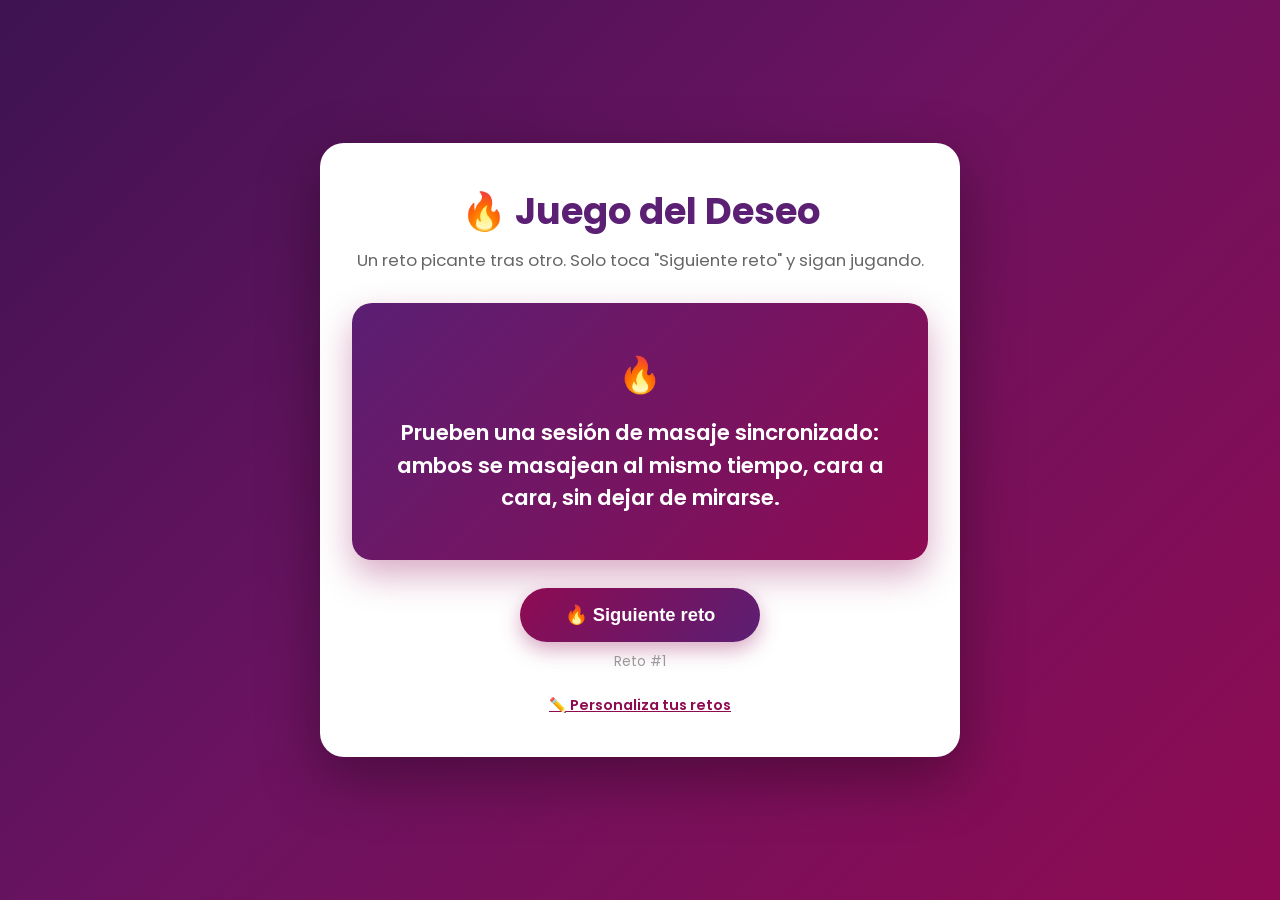
==== commit b03dcdab: "Incluir bono y producto del reto en el mensaje de WhatsApp a Carolina" ====
--- a/juego.html
+++ b/juego.html
@@ -431,7 +431,7 @@
 
     let playCount = 0;
     let currentIndex = null;
-    let bag = []; let customChallenges = []; const RANDOM_DISCOUNTS = [5, 10, 15, 20]; const FREE_SHIPPING_AFTER = 80; const FREE_SHIPPING_MIN_ORDER = '$70.000'; function getPromoHTML() { if (playCount >= FREE_SHIPPING_AFTER) { return '<div class="discount-badge">🚚 ¡Envio GRATIS! <small>(Pedido minimo ' + FREE_SHIPPING_MIN_ORDER + ')</small></div>'; } const d = RANDOM_DISCOUNTS[Math.floor(Math.random() * RANDOM_DISCOUNTS.length)]; return '<div class="discount-badge">🎉 ' + d + '% de descuento</div>'; }
+    let bag = []; let customChallenges = []; const RANDOM_DISCOUNTS = [5, 10, 15, 20]; const FREE_SHIPPING_AFTER = 80; const FREE_SHIPPING_MIN_ORDER = '$70.000'; function getPromo() { if (playCount >= FREE_SHIPPING_AFTER) { return { html: '<div class="discount-badge">🚚 ¡Envio GRATIS! <small>(Pedido minimo ' + FREE_SHIPPING_MIN_ORDER + ')</small></div>', text: 'envio GRATIS (pedido minimo ' + FREE_SHIPPING_MIN_ORDER + ')' }; } const d = RANDOM_DISCOUNTS[Math.floor(Math.random() * RANDOM_DISCOUNTS.length)]; return { html: '<div class="discount-badge">🎉 ' + d + '% de descuento</div>', text: d + '% de descuento' }; }
 
     function loadCustomChallenges() {
       try {
@@ -512,11 +512,13 @@
       if (playCount % 5 === 0) {
         suggestionDiv.style.display = 'block';
         const product = item.product ? productLinks[item.product] : null;
+        const promo = product ? getPromo() : null;
+        const waText = product ? ('Hola Carolina! Vengo del Juego del Deseo. Mi reto es sobre "' + product.name + '" y quiero mi ' + promo.text + '. Me interesa que me asesores sobre este producto.') : '';
         suggestionDiv.innerHTML = product
           ? `
           <h4>🎁 Sugerencia de producto (opcional)</h4>
-          <div class="product-item">${product.name} ${getPromoHTML()}</div>
-          <button class="add-cart-btn" onclick="window.open('${product.url}', '_blank')">Ver sugerencia</button><a class="whatsapp-btn" href="https://api.whatsapp.com/send?phone=573005208008&text=${encodeURIComponent('Hola Carolina! Quiero mi descuento/envio gratis del Juego del Deseo')}" target="_top" rel="noopener">Pideselo a Carolina</a><small class="promo-note">Bonos y cupones no son acumulables, solo se puede usar uno por pedido.</small>
+          <div class="product-item">${product.name} ${promo.html}</div>
+          <button class="add-cart-btn" onclick="window.open('${product.url}', '_blank')">Ver sugerencia</button><a class="whatsapp-btn" href="https://api.whatsapp.com/send?phone=573005208008&text=${encodeURIComponent(waText)}" target="_top" rel="noopener">Pideselo a Carolina</a><small class="promo-note">Bonos y cupones no son acumulables, solo se puede usar uno por pedido.</small>
           <div class="catalog-line">
             <button class="catalog-btn" onclick="window.open('${CATALOG_URL}', '_blank')">📖 Ver catálogo completo en multiproductos.pro</button>
           </div>
